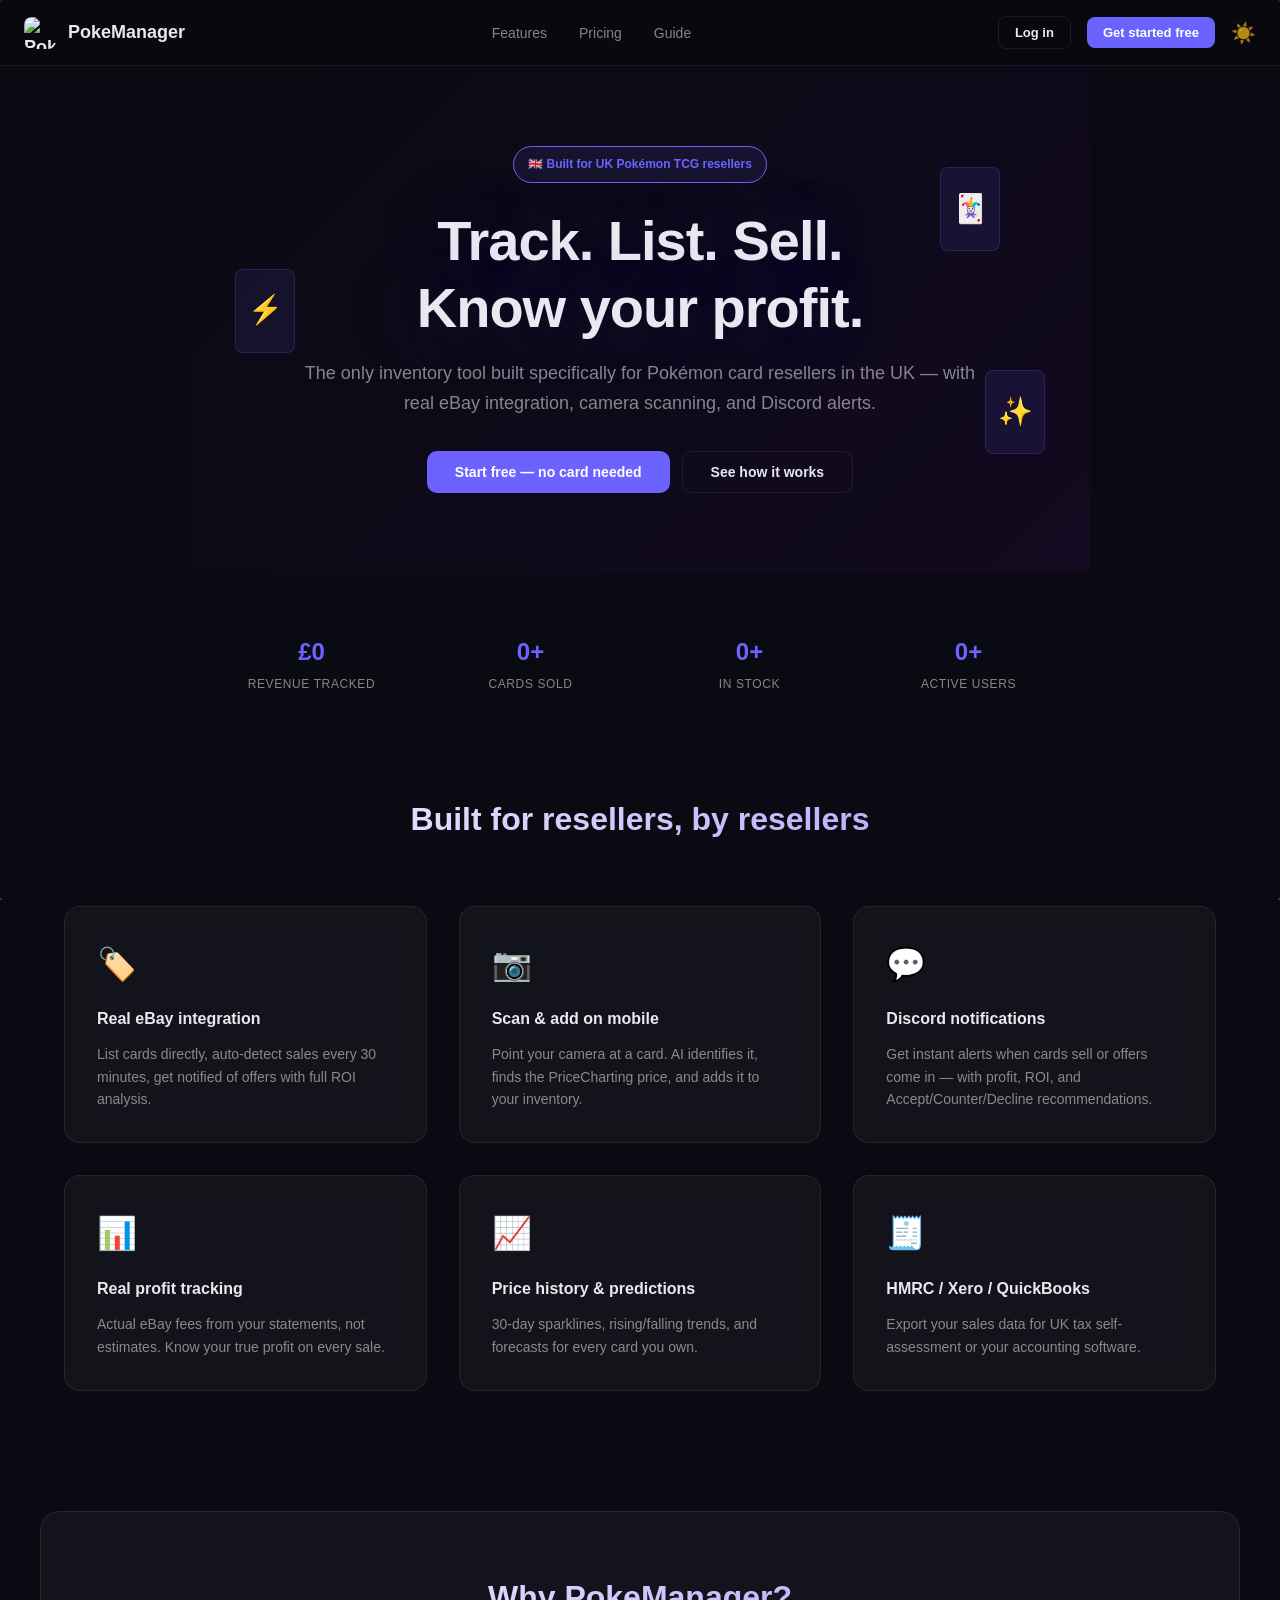
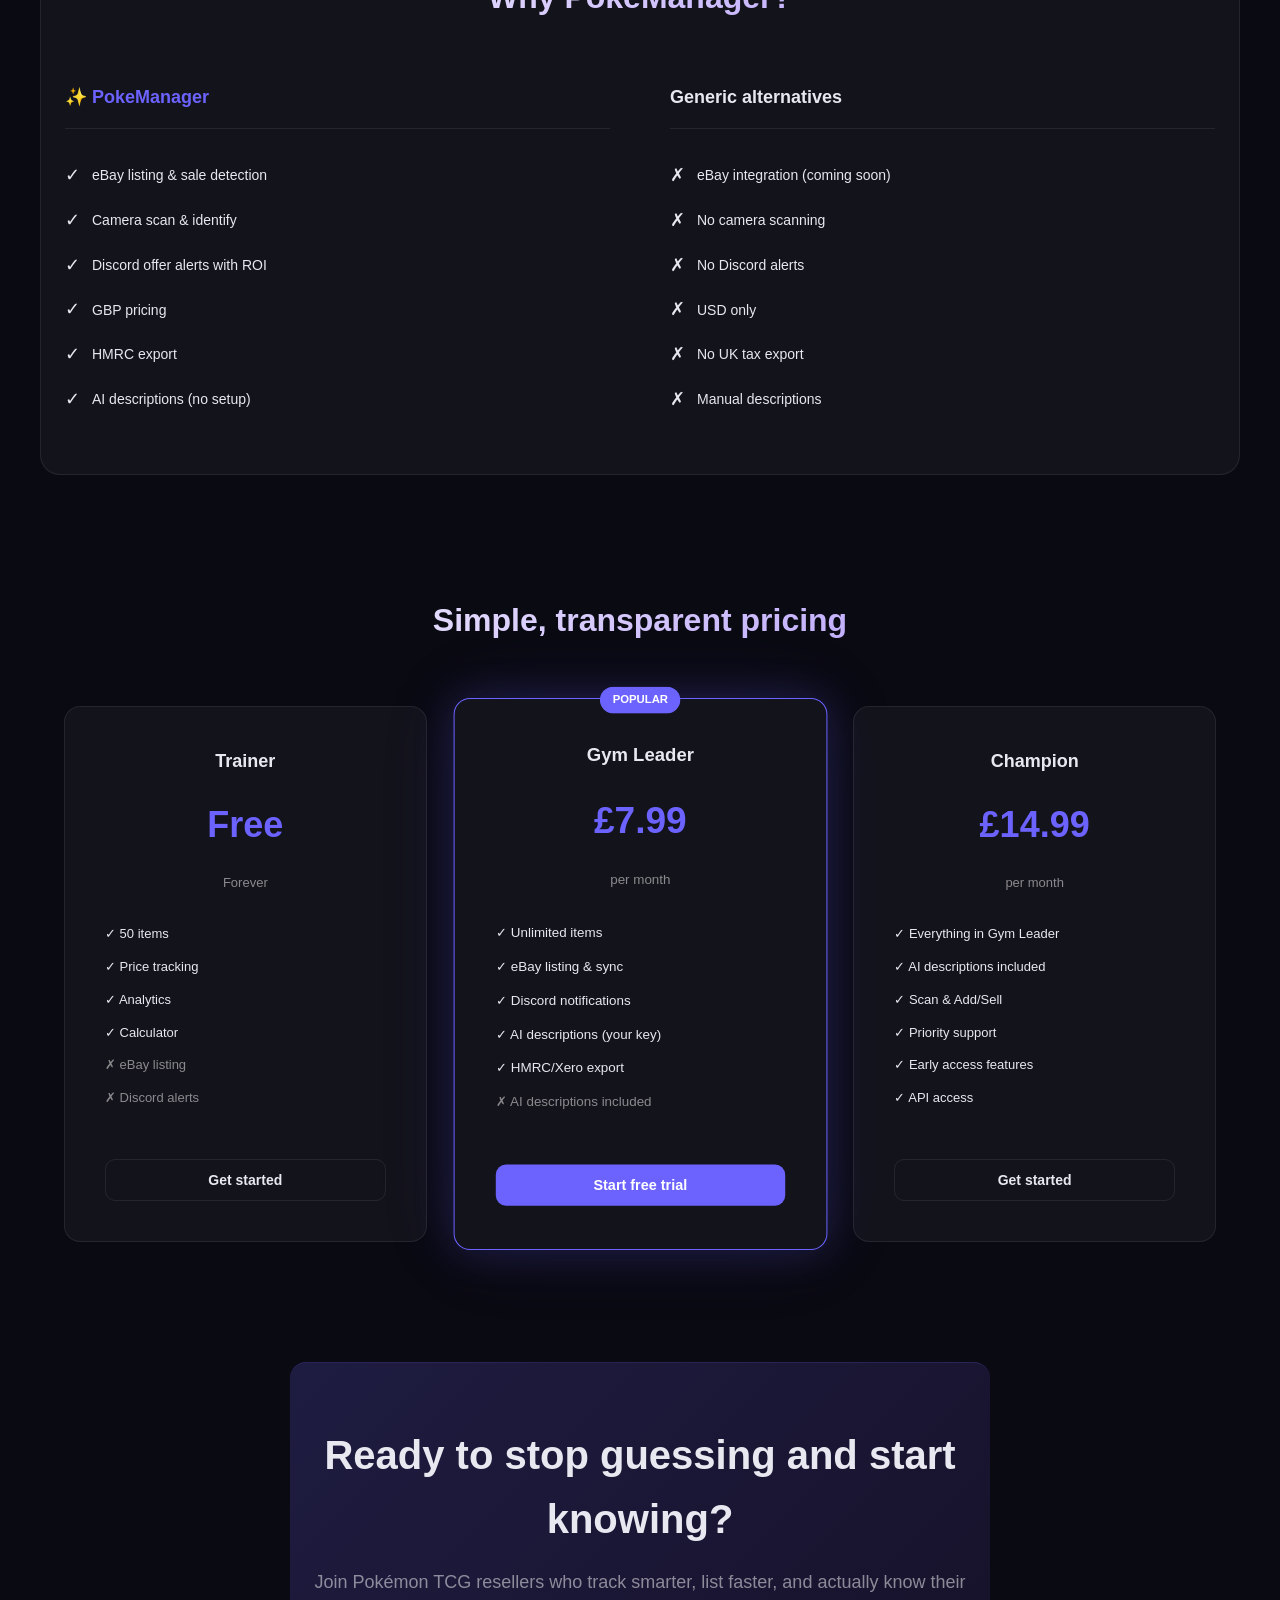
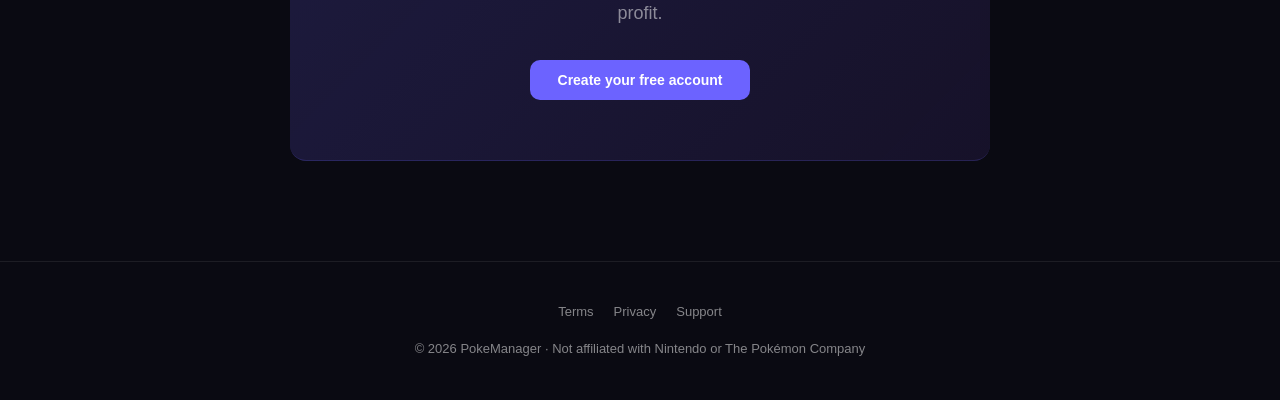
==== web/templates/landing.html @ 9f84e6e3 "feat: landing page visual upgrade - particles, animations, glassmorphism, live stats fix" ====
<!DOCTYPE html>
<html lang="en">
<head>
  <meta charset="UTF-8">
  <meta name="viewport" content="width=device-width, initial-scale=1.0">
  <title>PokeManager — Smart Pokémon Card Inventory & eBay Listing</title>
  <link rel="icon" type="image/png" sizes="32x32" href="/static/icons/favicon-32.png">
  <link rel="icon" type="image/png" sizes="16x16" href="/static/icons/favicon-16.png">
  <style>
    * { margin: 0; padding: 0; box-sizing: border-box; }

    :root {
      --lp-bg: #0a0a12;
      --lp-surface: rgba(255,255,255,0.04);
      --lp-text: #e8e8f0;
      --lp-muted: rgba(255,255,255,0.5);
      --lp-border: rgba(255,255,255,0.08);
      --accent: #6c63ff;
      --success: #10b981;
      --danger: #ef4444;
    }

    [data-theme="light"] {
      --lp-bg: #f4f6fb;
      --lp-surface: #ffffff;
      --lp-text: #1a1d2e;
      --lp-muted: #6b7280;
      --lp-border: rgba(0,0,0,0.08);
    }

    html, body { height: 100%; }
    body {
      font-family: 'Inter', -apple-system, BlinkMacSystemFont, sans-serif;
      background: var(--lp-bg);
      color: var(--lp-text);
      line-height: 1.6;
      transition: background 0.3s, color 0.3s;
    }

    @keyframes gradientShift {
      0%, 100% { background-position: 0% 50%; }
      50% { background-position: 100% 50%; }
    }

    @keyframes float {
      0%, 100% { transform: translateY(0px) rotate(-5deg); }
      50% { transform: translateY(-20px) rotate(5deg); }
    }

    /* Particles canvas */
    #particles {
      position: fixed;
      top: 0;
      left: 0;
      pointer-events: none;
      z-index: 1;
      opacity: 0.5;
    }

    /* Nav */
    .nav {
      display: flex;
      align-items: center;
      justify-content: space-between;
      padding: 16px 24px;
      background: rgba(0,0,0,0.2);
      border-bottom: 1px solid var(--lp-border);
      backdrop-filter: blur(8px);
      position: sticky;
      top: 0;
      z-index: 100;
    }

    .nav-brand {
      display: flex;
      align-items: center;
      gap: 12px;
      font-weight: 700;
      font-size: 18px;
      color: var(--lp-text);
      text-decoration: none;
    }

    .nav-brand img {
      width: 32px;
      height: 32px;
      border-radius: 8px;
    }

    .nav-links {
      display: flex;
      align-items: center;
      gap: 32px;
      list-style: none;
    }

    .nav-links a {
      color: var(--lp-muted);
      text-decoration: none;
      font-size: 14px;
      transition: color 0.2s;
    }

    .nav-links a:hover { color: var(--lp-text); }

    .nav-actions {
      display: flex;
      align-items: center;
      gap: 16px;
    }

    .btn-nav {
      padding: 8px 16px;
      border: none;
      border-radius: 8px;
      font-size: 13px;
      font-weight: 600;
      cursor: pointer;
      transition: all 0.2s;
    }

    .btn-login {
      background: transparent;
      color: var(--lp-text);
      border: 1px solid var(--lp-border);
    }

    .btn-login:hover { background: var(--lp-surface); }

    .btn-signup {
      background: var(--accent);
      color: white;
    }

    .btn-signup:hover { opacity: 0.9; }

    .theme-toggle {
      background: none;
      border: none;
      font-size: 20px;
      cursor: pointer;
      opacity: 0.7;
      transition: opacity 0.2s;
    }

    .theme-toggle:hover { opacity: 1; }

    .hamburger {
      display: none;
      background: none;
      border: none;
      font-size: 24px;
      cursor: pointer;
      color: var(--lp-text);
    }

    /* Hero */
    .hero {
      position: relative;
      text-align: center;
      padding: 80px 24px;
      max-width: 900px;
      margin: 0 auto;
      background: linear-gradient(135deg, #0a0a12 0%, #1a0a2e 50%, #0a0a12 100%);
      background-size: 400% 400%;
      animation: gradientShift 8s ease infinite;
      z-index: 2;
    }

    [data-theme="light"] .hero {
      background: linear-gradient(135deg, #f4f6fb 0%, #ede9fe 50%, #f4f6fb 100%);
      background-size: 400% 400%;
      animation: gradientShift 8s ease infinite;
    }

    .floating-cards {
      position: absolute;
      width: 100%;
      height: 100%;
      inset: 0;
      pointer-events: none;
      z-index: 0;
    }

    .float-card {
      position: absolute;
      width: 60px;
      height: 84px;
      background: rgba(108,99,255,0.1);
      border: 1px solid rgba(108,99,255,0.2);
      border-radius: 8px;
      display: flex;
      align-items: center;
      justify-content: center;
      font-size: 28px;
      animation: float 6s ease-in-out infinite;
    }

    .fc1 { top: 20%; right: 10%; animation-delay: 0s; }
    .fc2 { top: 60%; right: 5%; animation-delay: 2s; }
    .fc3 { top: 40%; left: 5%; animation-delay: 4s; }

    [data-theme="light"] .float-card {
      background: rgba(108,99,255,0.08);
      border-color: rgba(108,99,255,0.15);
    }

    .hero-content {
      position: relative;
      z-index: 1;
    }

    .badge {
      display: inline-block;
      background: rgba(108, 99, 255, 0.1);
      border: 1px solid var(--accent);
      color: var(--accent);
      padding: 8px 14px;
      border-radius: 20px;
      font-size: 12px;
      font-weight: 600;
      margin-bottom: 24px;
    }

    h1 {
      font-size: 56px;
      font-weight: 800;
      margin-bottom: 16px;
      line-height: 1.2;
      letter-spacing: -1px;
      text-shadow: 0 0 80px rgba(108,99,255,0.3);
    }

    [data-theme="light"] h1 {
      background: linear-gradient(135deg, #1a1d2e 0%, #6c63ff 100%);
      -webkit-background-clip: text;
      -webkit-text-fill-color: transparent;
      text-shadow: none;
    }

    .hero-sub {
      font-size: 18px;
      color: var(--lp-muted);
      margin-bottom: 32px;
      line-height: 1.7;
      max-width: 700px;
      margin-left: auto;
      margin-right: auto;
    }

    .hero-actions {
      display: flex;
      gap: 12px;
      justify-content: center;
      flex-wrap: wrap;
    }

    .btn {
      padding: 12px 28px;
      border: none;
      border-radius: 10px;
      font-size: 14px;
      font-weight: 600;
      cursor: pointer;
      transition: all 0.2s;
    }

    .btn-primary {
      background: var(--accent);
      color: white;
    }

    .btn-primary:hover {
      opacity: 0.9;
      transform: translateY(-2px);
    }

    .btn-outline {
      background: transparent;
      color: var(--lp-text);
      border: 1.5px solid var(--lp-border);
    }

    .btn-outline:hover {
      border-color: var(--accent);
      color: var(--accent);
    }

    /* Stats bar */
    .stats-bar {
      display: grid;
      grid-template-columns: repeat(4, 1fr);
      gap: 24px;
      max-width: 900px;
      margin: 60px auto;
      padding: 0 24px;
      position: relative;
      z-index: 2;
    }

    .stat {
      text-align: center;
    }

    .stat-value {
      font-size: 24px;
      font-weight: 700;
      color: var(--accent);
      margin-bottom: 4px;
    }

    .stat-label {
      font-size: 12px;
      color: var(--lp-muted);
      text-transform: uppercase;
      letter-spacing: 0.05em;
    }

    /* Features */
    .features {
      max-width: 1200px;
      margin: 100px auto;
      padding: 0 24px;
      position: relative;
      z-index: 2;
    }

    .section-title {
      text-align: center;
      font-size: 32px;
      font-weight: 800;
      margin-bottom: 60px;
      background: linear-gradient(135deg, #fff 0%, #a78bfa 100%);
      -webkit-background-clip: text;
      -webkit-text-fill-color: transparent;
    }

    [data-theme="light"] .section-title {
      background: linear-gradient(135deg, #1a1d2e 0%, #6c63ff 100%);
      -webkit-background-clip: text;
      -webkit-text-fill-color: transparent;
    }

    .features-grid {
      display: grid;
      grid-template-columns: repeat(3, 1fr);
      gap: 32px;
    }

    .feature-card {
      background: rgba(255,255,255,0.04);
      backdrop-filter: blur(10px);
      border: 1px solid rgba(255,255,255,0.08);
      border-radius: 16px;
      padding: 32px;
      transition: all 0.3s ease;
      opacity: 0;
      transform: translateY(30px);
    }

    .feature-card.visible {
      opacity: 1;
      transform: translateY(0);
    }

    .feature-card:hover {
      transform: translateY(-4px);
      border-color: rgba(108,99,255,0.5);
      background: rgba(108,99,255,0.08);
      box-shadow: 0 20px 40px rgba(108,99,255,0.15);
    }

    [data-theme="light"] .feature-card {
      background: rgba(255,255,255,0.8);
      border-color: rgba(108,99,255,0.15);
    }

    [data-theme="light"] .feature-card:hover {
      background: rgba(108,99,255,0.05);
      border-color: rgba(108,99,255,0.4);
    }

    .feature-icon {
      font-size: 32px;
      margin-bottom: 16px;
    }

    .feature-card h3 {
      font-size: 16px;
      font-weight: 700;
      margin-bottom: 12px;
    }

    .feature-card p {
      font-size: 14px;
      color: var(--lp-muted);
      line-height: 1.6;
    }

    /* VS Section */
    .vs-section {
      max-width: 1200px;
      margin: 120px auto;
      padding: 60px 24px;
      background: var(--lp-surface);
      border: 1px solid var(--lp-border);
      border-radius: 20px;
      position: relative;
      z-index: 2;
    }

    .vs-title {
      text-align: center;
      font-size: 32px;
      font-weight: 800;
      margin-bottom: 60px;
      background: linear-gradient(135deg, #fff 0%, #a78bfa 100%);
      -webkit-background-clip: text;
      -webkit-text-fill-color: transparent;
    }

    [data-theme="light"] .vs-title {
      background: linear-gradient(135deg, #1a1d2e 0%, #6c63ff 100%);
      -webkit-background-clip: text;
      -webkit-text-fill-color: transparent;
    }

    .vs-grid {
      display: grid;
      grid-template-columns: 1fr 1fr;
      gap: 60px;
    }

    .vs-col {
      opacity: 0;
      transform: translateY(30px);
      transition: opacity 0.6s ease, transform 0.6s ease;
    }

    .vs-col.visible {
      opacity: 1;
      transform: translateY(0);
    }

    .vs-col h3 {
      font-size: 18px;
      font-weight: 700;
      margin-bottom: 32px;
      padding-bottom: 16px;
      border-bottom: 1px solid var(--lp-border);
    }

    .vs-col h3.us { color: var(--accent); }

    .vs-list {
      display: flex;
      flex-direction: column;
      gap: 16px;
    }

    .vs-item {
      display: flex;
      align-items: center;
      gap: 12px;
      font-size: 14px;
    }

    .vs-icon {
      font-size: 18px;
      flex-shrink: 0;
    }

    /* Pricing */
    .pricing {
      max-width: 1200px;
      margin: 120px auto;
      padding: 0 24px;
      position: relative;
      z-index: 2;
    }

    .pricing-grid {
      display: grid;
      grid-template-columns: repeat(3, 1fr);
      gap: 32px;
      margin-top: 60px;
    }

    .pricing-card {
      background: var(--lp-surface);
      border: 1px solid var(--lp-border);
      border-radius: 16px;
      padding: 40px;
      text-align: center;
      transition: all 0.3s;
      position: relative;
      opacity: 0;
      transform: translateY(30px);
    }

    .pricing-card.visible {
      opacity: 1;
      transform: translateY(0);
    }

    .pricing-card.featured {
      border-color: var(--accent);
      box-shadow: 0 0 40px rgba(108, 99, 255, 0.2), 0 0 80px rgba(108, 99, 255, 0.1);
      transform: scale(1.03);
    }

    .pricing-card.featured.visible {
      transform: scale(1.03);
    }

    .pricing-badge {
      position: absolute;
      top: -12px;
      left: 50%;
      transform: translateX(-50%);
      background: var(--accent);
      color: white;
      padding: 4px 12px;
      border-radius: 20px;
      font-size: 11px;
      font-weight: 700;
    }

    .pricing-card h3 {
      font-size: 18px;
      font-weight: 700;
      margin-bottom: 12px;
    }

    .pricing-price {
      font-size: 36px;
      font-weight: 800;
      color: var(--accent);
      margin: 20px 0;
    }

    .pricing-period {
      font-size: 13px;
      color: var(--lp-muted);
      margin-bottom: 30px;
    }

    .pricing-features {
      text-align: left;
      margin: 30px 0;
      display: flex;
      flex-direction: column;
      gap: 12px;
    }

    .pricing-feature {
      display: flex;
      align-items: center;
      gap: 10px;
      font-size: 13px;
      color: var(--lp-muted);
    }

    .pricing-feature.yes { color: var(--lp-text); }

    .pricing-card .btn {
      width: 100%;
      margin-top: 20px;
    }

    /* CTA */
    .cta-section {
      max-width: 700px;
      margin: 100px auto;
      padding: 60px 24px;
      text-align: center;
      background: linear-gradient(135deg, rgba(108,99,255,0.2), rgba(139,92,246,0.1), rgba(108,99,255,0.2));
      background-size: 200% 200%;
      animation: gradientShift 6s ease infinite;
      border-top: 1px solid rgba(108,99,255,0.2);
      border-bottom: 1px solid rgba(108,99,255,0.2);
      border-radius: 16px;
      position: relative;
      z-index: 2;
    }

    .cta-section h2 {
      font-size: 40px;
      font-weight: 800;
      margin-bottom: 16px;
    }

    .cta-section p {
      font-size: 18px;
      color: var(--lp-muted);
      margin-bottom: 32px;
      line-height: 1.7;
    }

    /* Footer */
    .footer {
      border-top: 1px solid var(--lp-border);
      padding: 40px 24px;
      text-align: center;
      color: var(--lp-muted);
      font-size: 13px;
      position: relative;
      z-index: 2;
    }

    .footer-links {
      display: flex;
      justify-content: center;
      gap: 20px;
      margin-bottom: 16px;
      flex-wrap: wrap;
    }

    .footer-links a {
      color: var(--lp-muted);
      text-decoration: none;
      transition: color 0.2s;
    }

    .footer-links a:hover { color: var(--lp-text); }

    /* Modal */
    .modal-overlay {
      display: none;
      position: fixed;
      top: 0;
      left: 0;
      right: 0;
      bottom: 0;
      background: rgba(0, 0, 0, 0.8);
      z-index: 1000;
      align-items: center;
      justify-content: center;
    }

    .modal-overlay.active {
      display: flex;
    }

    .modal-content {
      background: var(--lp-surface);
      border: 1px solid var(--lp-border);
      border-radius: 16px;
      padding: 40px;
      width: 100%;
      max-width: 400px;
      max-height: 90vh;
      overflow-y: auto;
      position: relative;
      animation: slideIn 0.3s ease-out;
    }

    @keyframes slideIn {
      from { opacity: 0; transform: translateY(-40px); }
      to { opacity: 1; transform: translateY(0); }
    }

    .modal-close {
      position: absolute;
      top: 16px;
      right: 16px;
      background: none;
      border: none;
      font-size: 24px;
      cursor: pointer;
      color: var(--lp-text);
      opacity: 0.6;
      transition: opacity 0.2s;
    }

    .modal-close:hover { opacity: 1; }

    .modal-content .auth-card {
      background: transparent;
      border: none;
      padding: 0;
      box-shadow: none;
    }

    /* Mobile */
    @media (max-width: 768px) {
      .hamburger { display: block; }
      .nav-links { display: none; }
      .nav-links.mobile-open { display: flex; position: absolute; top: 52px; left: 0; right: 0; flex-direction: column; background: var(--lp-surface); border-bottom: 1px solid var(--lp-border); }

      h1 { font-size: 36px; }
      .hero { padding: 60px 24px; }
      .hero-sub { font-size: 16px; }
      .stats-bar { grid-template-columns: repeat(2, 1fr); gap: 16px; margin: 40px auto; }
      .features-grid { grid-template-columns: 1fr; }
      .floating-cards { display: none; }
      .vs-grid { grid-template-columns: 1fr; gap: 40px; }
      .pricing-grid { grid-template-columns: 1fr; }
      .pricing-card.featured { transform: scale(1); }
      .pricing-card.featured.visible { transform: scale(1); }
      .cta-section h2 { font-size: 28px; }
      .nav-actions { gap: 8px; }
      .btn-nav { padding: 6px 12px; font-size: 12px; }
      .section-title { font-size: 24px; }
    }

    .btn-google {
      width: 100%;
      padding: 11px 14px;
      background: var(--lp-surface);
      border: 1px solid var(--lp-border);
      border-radius: 8px;
      color: var(--lp-text);
      font-size: 14px;
      font-weight: 500;
      cursor: pointer;
      display: flex;
      align-items: center;
      justify-content: center;
      gap: 10px;
      margin-bottom: 16px;
      transition: all 0.2s;
      font-family: inherit;
    }

    .btn-google:hover {
      background: rgba(108,99,255,0.1);
      border-color: var(--accent);
    }

    .auth-tabs {
      display: grid;
      grid-template-columns: 1fr 1fr;
      gap: 4px;
      background: var(--lp-bg);
      border-radius: 10px;
      padding: 4px;
      margin-bottom: 20px;
    }

    .auth-tab {
      padding: 8px;
      border: none;
      border-radius: 8px;
      background: transparent;
      color: var(--lp-muted);
      font-size: 13px;
      font-weight: 600;
      cursor: pointer;
      transition: all 0.2s;
    }

    .auth-tab.active {
      background: var(--lp-surface);
      color: var(--lp-text);
    }
  </style>
</head>
<body>
  <!-- Particle background -->
  <canvas id="particles"></canvas>

  <!-- Nav -->
  <nav class="nav">
    <a href="/" class="nav-brand">
      <img src="/static/logo.png" alt="PokeManager">
      <span>PokeManager</span>
    </a>
    <ul class="nav-links" id="nav-links">
      <li><a href="#features">Features</a></li>
      <li><a href="#pricing">Pricing</a></li>
      <li><a href="#guide">Guide</a></li>
    </ul>
    <div class="nav-actions">
      <button class="btn-nav btn-login" onclick="openAuthModal('login')">Log in</button>
      <button class="btn-nav btn-signup" onclick="openAuthModal('signup')">Get started free</button>
      <button class="theme-toggle" onclick="toggleTheme()"><span id="theme-icon">🌙</span></button>
      <button class="hamburger" onclick="toggleMobileMenu()">☰</button>
    </div>
  </nav>

  <!-- Hero -->
  <section class="hero">
    <div class="floating-cards">
      <div class="float-card fc1">🃏</div>
      <div class="float-card fc2">✨</div>
      <div class="float-card fc3">⚡</div>
    </div>
    <div class="hero-content">
      <div class="badge">🇬🇧 Built for UK Pokémon TCG resellers</div>
      <h1>Track. List. Sell.<br>Know your profit.</h1>
      <p class="hero-sub">The only inventory tool built specifically for Pokémon card resellers in the UK — with real eBay integration, camera scanning, and Discord alerts.</p>
      <div class="hero-actions">
        <button class="btn btn-primary" onclick="openAuthModal('signup')">Start free — no card needed</button>
        <button class="btn btn-outline" onclick="document.getElementById('features').scrollIntoView({behavior:'smooth'})">See how it works</button>
      </div>
    </div>
  </section>

  <!-- Stats -->
  <div class="stats-bar">
    <div class="stat">
      <div class="stat-value" id="stat-revenue">£0</div>
      <div class="stat-label">Revenue tracked</div>
    </div>
    <div class="stat">
      <div class="stat-value" id="stat-sold">0+</div>
      <div class="stat-label">Cards sold</div>
    </div>
    <div class="stat">
      <div class="stat-value" id="stat-stock">0+</div>
      <div class="stat-label">In stock</div>
    </div>
    <div class="stat">
      <div class="stat-value" id="stat-users">0+</div>
      <div class="stat-label">Active users</div>
    </div>
  </div>

  <!-- Features -->
  <section class="features" id="features">
    <h2 class="section-title">Built for resellers, by resellers</h2>
    <div class="features-grid">
      <div class="feature-card">
        <div class="feature-icon">🏷️</div>
        <h3>Real eBay integration</h3>
        <p>List cards directly, auto-detect sales every 30 minutes, get notified of offers with full ROI analysis.</p>
      </div>
      <div class="feature-card">
        <div class="feature-icon">📷</div>
        <h3>Scan & add on mobile</h3>
        <p>Point your camera at a card. AI identifies it, finds the PriceCharting price, and adds it to your inventory.</p>
      </div>
      <div class="feature-card">
        <div class="feature-icon">💬</div>
        <h3>Discord notifications</h3>
        <p>Get instant alerts when cards sell or offers come in — with profit, ROI, and Accept/Counter/Decline recommendations.</p>
      </div>
      <div class="feature-card">
        <div class="feature-icon">📊</div>
        <h3>Real profit tracking</h3>
        <p>Actual eBay fees from your statements, not estimates. Know your true profit on every sale.</p>
      </div>
      <div class="feature-card">
        <div class="feature-icon">📈</div>
        <h3>Price history & predictions</h3>
        <p>30-day sparklines, rising/falling trends, and forecasts for every card you own.</p>
      </div>
      <div class="feature-card">
        <div class="feature-icon">🧾</div>
        <h3>HMRC / Xero / QuickBooks</h3>
        <p>Export your sales data for UK tax self-assessment or your accounting software.</p>
      </div>
    </div>
  </section>

  <!-- VS -->
  <section class="vs-section" id="vs">
    <h2 class="vs-title">Why PokeManager?</h2>
    <div class="vs-grid">
      <div class="vs-col">
        <h3 class="us">✨ PokeManager</h3>
        <div class="vs-list">
          <div class="vs-item"><span class="vs-icon">✓</span> eBay listing & sale detection</div>
          <div class="vs-item"><span class="vs-icon">✓</span> Camera scan & identify</div>
          <div class="vs-item"><span class="vs-icon">✓</span> Discord offer alerts with ROI</div>
          <div class="vs-item"><span class="vs-icon">✓</span> GBP pricing</div>
          <div class="vs-item"><span class="vs-icon">✓</span> HMRC export</div>
          <div class="vs-item"><span class="vs-icon">✓</span> AI descriptions (no setup)</div>
        </div>
      </div>
      <div class="vs-col">
        <h3>Generic alternatives</h3>
        <div class="vs-list">
          <div class="vs-item"><span class="vs-icon">✗</span> eBay integration (coming soon)</div>
          <div class="vs-item"><span class="vs-icon">✗</span> No camera scanning</div>
          <div class="vs-item"><span class="vs-icon">✗</span> No Discord alerts</div>
          <div class="vs-item"><span class="vs-icon">✗</span> USD only</div>
          <div class="vs-item"><span class="vs-icon">✗</span> No UK tax export</div>
          <div class="vs-item"><span class="vs-icon">✗</span> Manual descriptions</div>
        </div>
      </div>
    </div>
  </section>

  <!-- Pricing -->
  <section class="pricing" id="pricing">
    <h2 class="section-title">Simple, transparent pricing</h2>
    <div class="pricing-grid">
      <div class="pricing-card">
        <h3>Trainer</h3>
        <div class="pricing-price">Free</div>
        <div class="pricing-period">Forever</div>
        <div class="pricing-features">
          <div class="pricing-feature yes">✓ 50 items</div>
          <div class="pricing-feature yes">✓ Price tracking</div>
          <div class="pricing-feature yes">✓ Analytics</div>
          <div class="pricing-feature yes">✓ Calculator</div>
          <div class="pricing-feature">✗ eBay listing</div>
          <div class="pricing-feature">✗ Discord alerts</div>
        </div>
        <button class="btn btn-outline" onclick="openAuthModal('signup')">Get started</button>
      </div>

      <div class="pricing-card featured">
        <div class="pricing-badge">POPULAR</div>
        <h3>Gym Leader</h3>
        <div class="pricing-price">£7.99</div>
        <div class="pricing-period">per month</div>
        <div class="pricing-features">
          <div class="pricing-feature yes">✓ Unlimited items</div>
          <div class="pricing-feature yes">✓ eBay listing & sync</div>
          <div class="pricing-feature yes">✓ Discord notifications</div>
          <div class="pricing-feature yes">✓ AI descriptions (your key)</div>
          <div class="pricing-feature yes">✓ HMRC/Xero export</div>
          <div class="pricing-feature">✗ AI descriptions included</div>
        </div>
        <button class="btn btn-primary" onclick="openAuthModal('signup')">Start free trial</button>
      </div>

      <div class="pricing-card">
        <h3>Champion</h3>
        <div class="pricing-price">£14.99</div>
        <div class="pricing-period">per month</div>
        <div class="pricing-features">
          <div class="pricing-feature yes">✓ Everything in Gym Leader</div>
          <div class="pricing-feature yes">✓ AI descriptions included</div>
          <div class="pricing-feature yes">✓ Scan & Add/Sell</div>
          <div class="pricing-feature yes">✓ Priority support</div>
          <div class="pricing-feature yes">✓ Early access features</div>
          <div class="pricing-feature yes">✓ API access</div>
        </div>
        <button class="btn btn-outline" onclick="openAuthModal('signup')">Get started</button>
      </div>
    </div>
  </section>

  <!-- CTA -->
  <section class="cta-section">
    <h2>Ready to stop guessing and start knowing?</h2>
    <p>Join Pokémon TCG resellers who track smarter, list faster, and actually know their profit.</p>
    <button class="btn btn-primary" style="width:auto" onclick="openAuthModal('signup')">Create your free account</button>
  </section>

  <!-- Footer -->
  <footer class="footer">
    <div class="footer-links">
      <a href="/terms">Terms</a>
      <a href="/privacy">Privacy</a>
      <a href="mailto:pokemanager@thesneakaz.xyz">Support</a>
    </div>
    <p>© 2026 PokeManager · Not affiliated with Nintendo or The Pokémon Company</p>
  </footer>

  <!-- Auth Modal -->
  <div class="modal-overlay" id="auth-modal">
    <div class="modal-content">
      <button class="modal-close" onclick="closeAuthModal()">✕</button>

      <div class="auth-card">
        <div class="auth-tabs">
          <button class="auth-tab active" onclick="switchTab('login')">Sign In</button>
          <button class="auth-tab" onclick="switchTab('register')">Create Account</button>
        </div>

        <button type="button" class="btn-google" onclick="signInWithGoogle()">
          <svg width="18" height="18" viewBox="0 0 18 18" fill="none">
            <path d="M17.64 9.2c0-.637-.057-1.251-.164-1.84H9v3.481h4.844c-.209 1.125-.843 2.078-1.796 2.717v2.258h2.908c1.702-1.567 2.684-3.874 2.684-6.615z" fill="#4285F4"/>
            <path d="M9 18c2.43 0 4.467-.806 5.956-2.184l-2.908-2.258c-.806.54-1.837.86-3.048.86-2.344 0-4.328-1.584-5.036-3.711H.957v2.332A8.997 8.997 0 009 18z" fill="#34A853"/>
            <path d="M3.964 10.707A5.41 5.41 0 013.682 9c0-.593.102-1.17.282-1.707V4.961H.957A8.996 8.996 0 000 9c0 1.452.348 2.827.957 4.039l3.007-2.332z" fill="#FBBC05"/>
            <path d="M9 3.58c1.321 0 2.508.454 3.44 1.345l2.582-2.58C13.463.891 11.426 0 9 0A8.997 8.997 0 00.957 4.96L3.964 7.293C4.672 5.163 6.656 3.58 9 3.58z" fill="#EA4335"/>
          </svg>
          Continue with Google
        </button>

        <div style="text-align:center;margin:16px 0;color:var(--lp-muted);font-size:12px">or</div>

        <div id="auth-error" style="background:rgba(239,68,68,0.1);border:1px solid rgba(239,68,68,0.3);color:var(--danger);border-radius:8px;padding:10px 12px;font-size:13px;margin-bottom:16px;display:none"></div>

        <form id="login-form" style="display:block">
          <div style="margin-bottom:12px">
            <label style="display:block;font-size:13px;color:var(--lp-text);margin-bottom:6px;font-weight:500">Email</label>
            <input type="email" id="login-email" placeholder="you@example.com" required style="width:100%;padding:10px 12px;background:var(--lp-bg);border:1px solid var(--lp-border);border-radius:8px;color:var(--lp-text);font-size:13px;outline:none" autocomplete="email">
          </div>
          <div style="margin-bottom:16px">
            <label style="display:block;font-size:13px;color:var(--lp-text);margin-bottom:6px;font-weight:500">Password</label>
            <input type="password" id="login-password" placeholder="••••••••" required style="width:100%;padding:10px 12px;background:var(--lp-bg);border:1px solid var(--lp-border);border-radius:8px;color:var(--lp-text);font-size:13px;outline:none" autocomplete="current-password">
          </div>
          <button type="submit" class="btn btn-primary" style="width:100%" id="login-btn">Sign In</button>
        </form>

        <form id="register-form" style="display:none">
          <div style="margin-bottom:12px">
            <label style="display:block;font-size:13px;color:var(--lp-text);margin-bottom:6px;font-weight:500">Display Name</label>
            <input type="text" id="reg-name" placeholder="Your name" style="width:100%;padding:10px 12px;background:var(--lp-bg);border:1px solid var(--lp-border);border-radius:8px;color:var(--lp-text);font-size:13px;outline:none" autocomplete="name">
          </div>
          <div style="margin-bottom:12px">
            <label style="display:block;font-size:13px;color:var(--lp-text);margin-bottom:6px;font-weight:500">Email</label>
            <input type="email" id="reg-email" placeholder="you@example.com" required style="width:100%;padding:10px 12px;background:var(--lp-bg);border:1px solid var(--lp-border);border-radius:8px;color:var(--lp-text);font-size:13px;outline:none" autocomplete="email">
          </div>
          <div style="margin-bottom:16px">
            <label style="display:block;font-size:13px;color:var(--lp-text);margin-bottom:6px;font-weight:500">Password</label>
            <input type="password" id="reg-password" placeholder="Min 8 characters" required minlength="8" style="width:100%;padding:10px 12px;background:var(--lp-bg);border:1px solid var(--lp-border);border-radius:8px;color:var(--lp-text);font-size:13px;outline:none" autocomplete="new-password">
          </div>
          <div style="display:flex;align-items:flex-start;gap:8px;font-size:12px;color:var(--lp-muted);margin-bottom:16px;line-height:1.5" id="waiver-group" style="display:none">
            <input type="checkbox" id="reg-waiver" required style="margin-top:2px;flex-shrink:0">
            <label>I agree to PokeManager's <a href="/terms" target="_blank" style="color:var(--accent);text-decoration:none">Terms</a> and <a href="/privacy" target="_blank" style="color:var(--accent);text-decoration:none">Privacy Policy</a></label>
          </div>
          <button type="submit" class="btn btn-primary" style="width:100%" id="reg-btn">Create Account</button>
        </form>

        <p style="text-align:center;font-size:11px;color:var(--lp-muted);margin-top:16px">
          By signing up you agree to our
          <a href="/terms" style="color:var(--lp-text);text-decoration:none">Terms</a> &
          <a href="/privacy" style="color:var(--lp-text);text-decoration:none">Privacy Policy</a>
        </p>
      </div>
    </div>
  </div>

  <script>
    // Theme
    function initTheme() {
      const theme = localStorage.getItem('theme') || 'dark';
      document.documentElement.setAttribute('data-theme', theme);
      updateThemeIcon();
    }

    function toggleTheme() {
      const current = document.documentElement.getAttribute('data-theme') || 'dark';
      const next = current === 'dark' ? 'light' : 'dark';
      document.documentElement.setAttribute('data-theme', next);
      localStorage.setItem('theme', next);
      updateThemeIcon();
    }

    function updateThemeIcon() {
      const icon = document.getElementById('theme-icon');
      const current = document.documentElement.getAttribute('data-theme') || 'dark';
      icon.textContent = current === 'dark' ? '☀️' : '🌙';
    }

    // Particles
    function initParticles() {
      const canvas = document.getElementById('particles');
      const ctx = canvas.getContext('2d');
      canvas.width = window.innerWidth;
      canvas.height = window.innerHeight;

      const particles = Array.from({length: 80}, () => ({
        x: Math.random() * canvas.width,
        y: Math.random() * canvas.height,
        size: Math.random() * 1.5 + 0.3,
        speedX: (Math.random() - 0.5) * 0.4,
        speedY: (Math.random() - 0.5) * 0.4,
        opacity: Math.random() * 0.6 + 0.1
      }));

      function animate() {
        ctx.clearRect(0, 0, canvas.width, canvas.height);
        particles.forEach(p => {
          p.x += p.speedX;
          p.y += p.speedY;
          if (p.x < 0) p.x = canvas.width;
          if (p.x > canvas.width) p.x = 0;
          if (p.y < 0) p.y = canvas.height;
          if (p.y > canvas.height) p.y = 0;
          ctx.beginPath();
          ctx.arc(p.x, p.y, p.size, 0, Math.PI * 2);
          ctx.fillStyle = `rgba(108, 99, 255, ${p.opacity})`;
          ctx.fill();
        });
        requestAnimationFrame(animate);
      }
      animate();

      window.addEventListener('resize', () => {
        canvas.width = window.innerWidth;
        canvas.height = window.innerHeight;
      });
    }

    // Animate counter
    function animateCounter(el, target, prefix='', suffix='') {
      const duration = 2000;
      const start = Date.now();
      function update() {
        const elapsed = Date.now() - start;
        const progress = Math.min(elapsed / duration, 1);
        const eased = 1 - Math.pow(1 - progress, 3);
        const current = Math.floor(eased * target);
        el.textContent = prefix + current.toLocaleString() + suffix;
        if (progress < 1) requestAnimationFrame(update);
      }
      requestAnimationFrame(update);
    }

    // Mobile menu
    function toggleMobileMenu() {
      const links = document.getElementById('nav-links');
      links.classList.toggle('mobile-open');
    }

    // Stats
    async function loadStats() {
      try {
        const r = await fetch('/api/analytics/public-stats');
        const d = await r.json();
        animateCounter(document.getElementById('stat-revenue'), d.total_revenue, '£');
        animateCounter(document.getElementById('stat-sold'), d.total_sold, '', '+');
        animateCounter(document.getElementById('stat-stock'), d.total_in_stock, '', '+');
        animateCounter(document.getElementById('stat-users'), d.total_users, '', '+');
      } catch(e) {}
    }

    // Scroll reveal
    const observer = new IntersectionObserver((entries) => {
      entries.forEach(el => {
        if (el.isIntersecting) {
          el.target.classList.add('visible');
        }
      });
    }, { threshold: 0.1 });

    document.querySelectorAll('.feature-card, .pricing-card, .vs-col').forEach(el => {
      observer.observe(el);
    });

    // Auth modal
    function openAuthModal(tab = 'login') {
      document.getElementById('auth-modal').classList.add('active');
      switchTab(tab);
    }

    function closeAuthModal() {
      document.getElementById('auth-modal').classList.remove('active');
    }

    function switchTab(tab) {
      const tabs = document.querySelectorAll('.auth-tab');
      tabs.forEach((t, i) => {
        t.classList.toggle('active', (i === 0 && tab === 'login') || (i === 1 && tab === 'register'));
      });
      document.getElementById('login-form').style.display = tab === 'login' ? 'block' : 'none';
      document.getElementById('register-form').style.display = tab === 'register' ? 'block' : 'none';
      document.getElementById('waiver-group').style.display = tab === 'register' ? 'flex' : 'none';
      document.getElementById('auth-error').style.display = 'none';
    }

    async function handleLogin(e) {
      e.preventDefault();
      const btn = document.getElementById('login-btn');
      btn.disabled = true;
      btn.textContent = 'Signing in…';
      try {
        const r = await fetch('/api/auth/login', {
          method: 'POST',
          headers: { 'Content-Type': 'application/json' },
          body: JSON.stringify({
            email: document.getElementById('login-email').value,
            password: document.getElementById('login-password').value,
          }),
        });
        const d = await r.json();
        if (r.ok) {
          window.location.href = '/';
        } else {
          document.getElementById('auth-error').textContent = d.detail || 'Login failed';
          document.getElementById('auth-error').style.display = 'block';
          btn.disabled = false;
          btn.textContent = 'Sign In';
        }
      } catch(e) {
        document.getElementById('auth-error').textContent = 'Network error';
        document.getElementById('auth-error').style.display = 'block';
        btn.disabled = false;
        btn.textContent = 'Sign In';
      }
    }

    async function handleRegister(e) {
      e.preventDefault();
      if (!document.getElementById('reg-waiver').checked) {
        document.getElementById('auth-error').textContent = 'Please accept terms';
        document.getElementById('auth-error').style.display = 'block';
        return;
      }
      const btn = document.getElementById('reg-btn');
      btn.disabled = true;
      btn.textContent = 'Creating…';
      try {
        const r = await fetch('/api/auth/register', {
          method: 'POST',
          headers: { 'Content-Type': 'application/json' },
          body: JSON.stringify({
            email: document.getElementById('reg-email').value,
            password: document.getElementById('reg-password').value,
            display_name: document.getElementById('reg-name').value,
            waived_cooling_off: true,
          }),
        });
        const d = await r.json();
        if (r.ok) {
          window.location.href = '/';
        } else {
          document.getElementById('auth-error').textContent = d.detail || 'Registration failed';
          document.getElementById('auth-error').style.display = 'block';
          btn.disabled = false;
          btn.textContent = 'Create Account';
        }
      } catch(e) {
        document.getElementById('auth-error').textContent = 'Network error';
        document.getElementById('auth-error').style.display = 'block';
        btn.disabled = false;
        btn.textContent = 'Create Account';
      }
    }

    async function signInWithGoogle() {
      try {
        const r = await fetch('/api/auth/google', { method: 'POST' });
        const d = await r.json();
        if (d.url) window.location.href = d.url;
      } catch(e) {}
    }

    // Init
    initTheme();
    initParticles();
    loadStats();
    document.getElementById('login-form').addEventListener('submit', handleLogin);
    document.getElementById('register-form').addEventListener('submit', handleRegister);
    document.getElementById('auth-modal').addEventListener('click', e => {
      if (e.target === e.currentTarget) closeAuthModal();
    });
  </script>
</body>
</html>
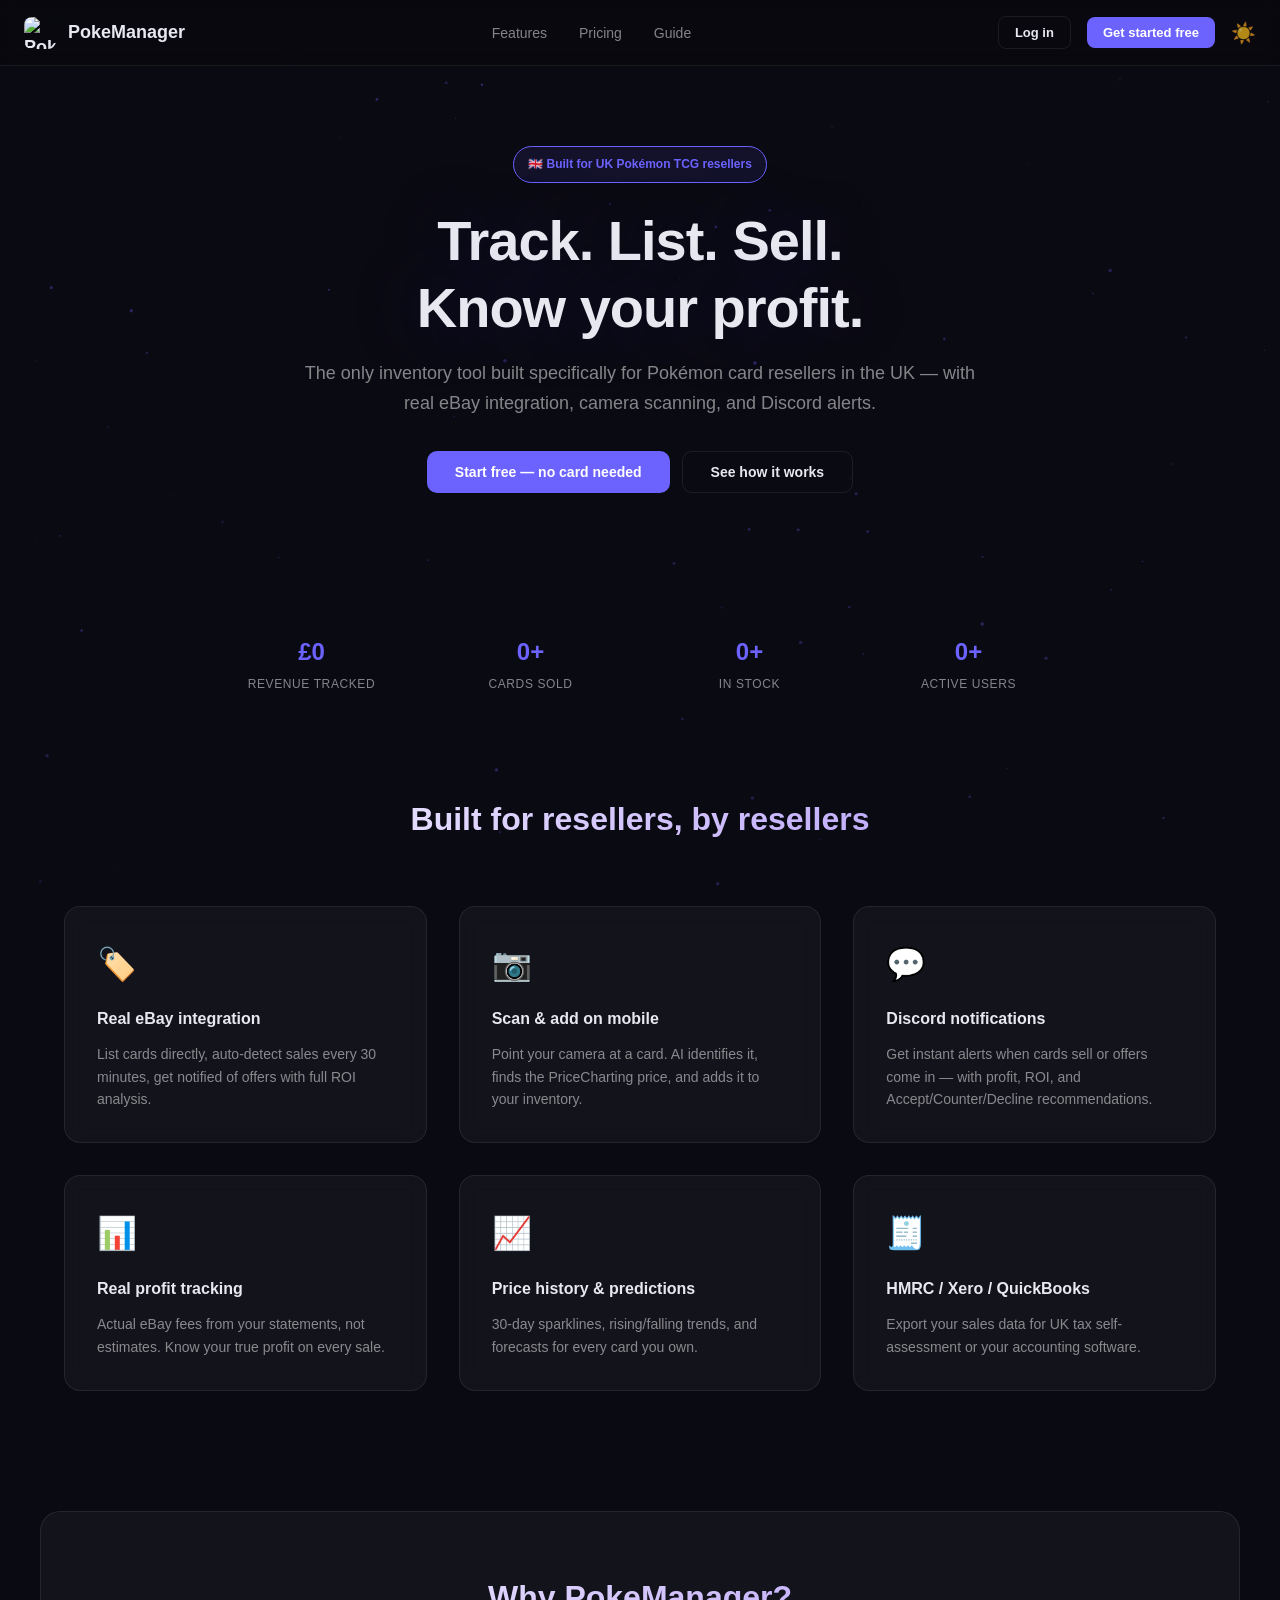
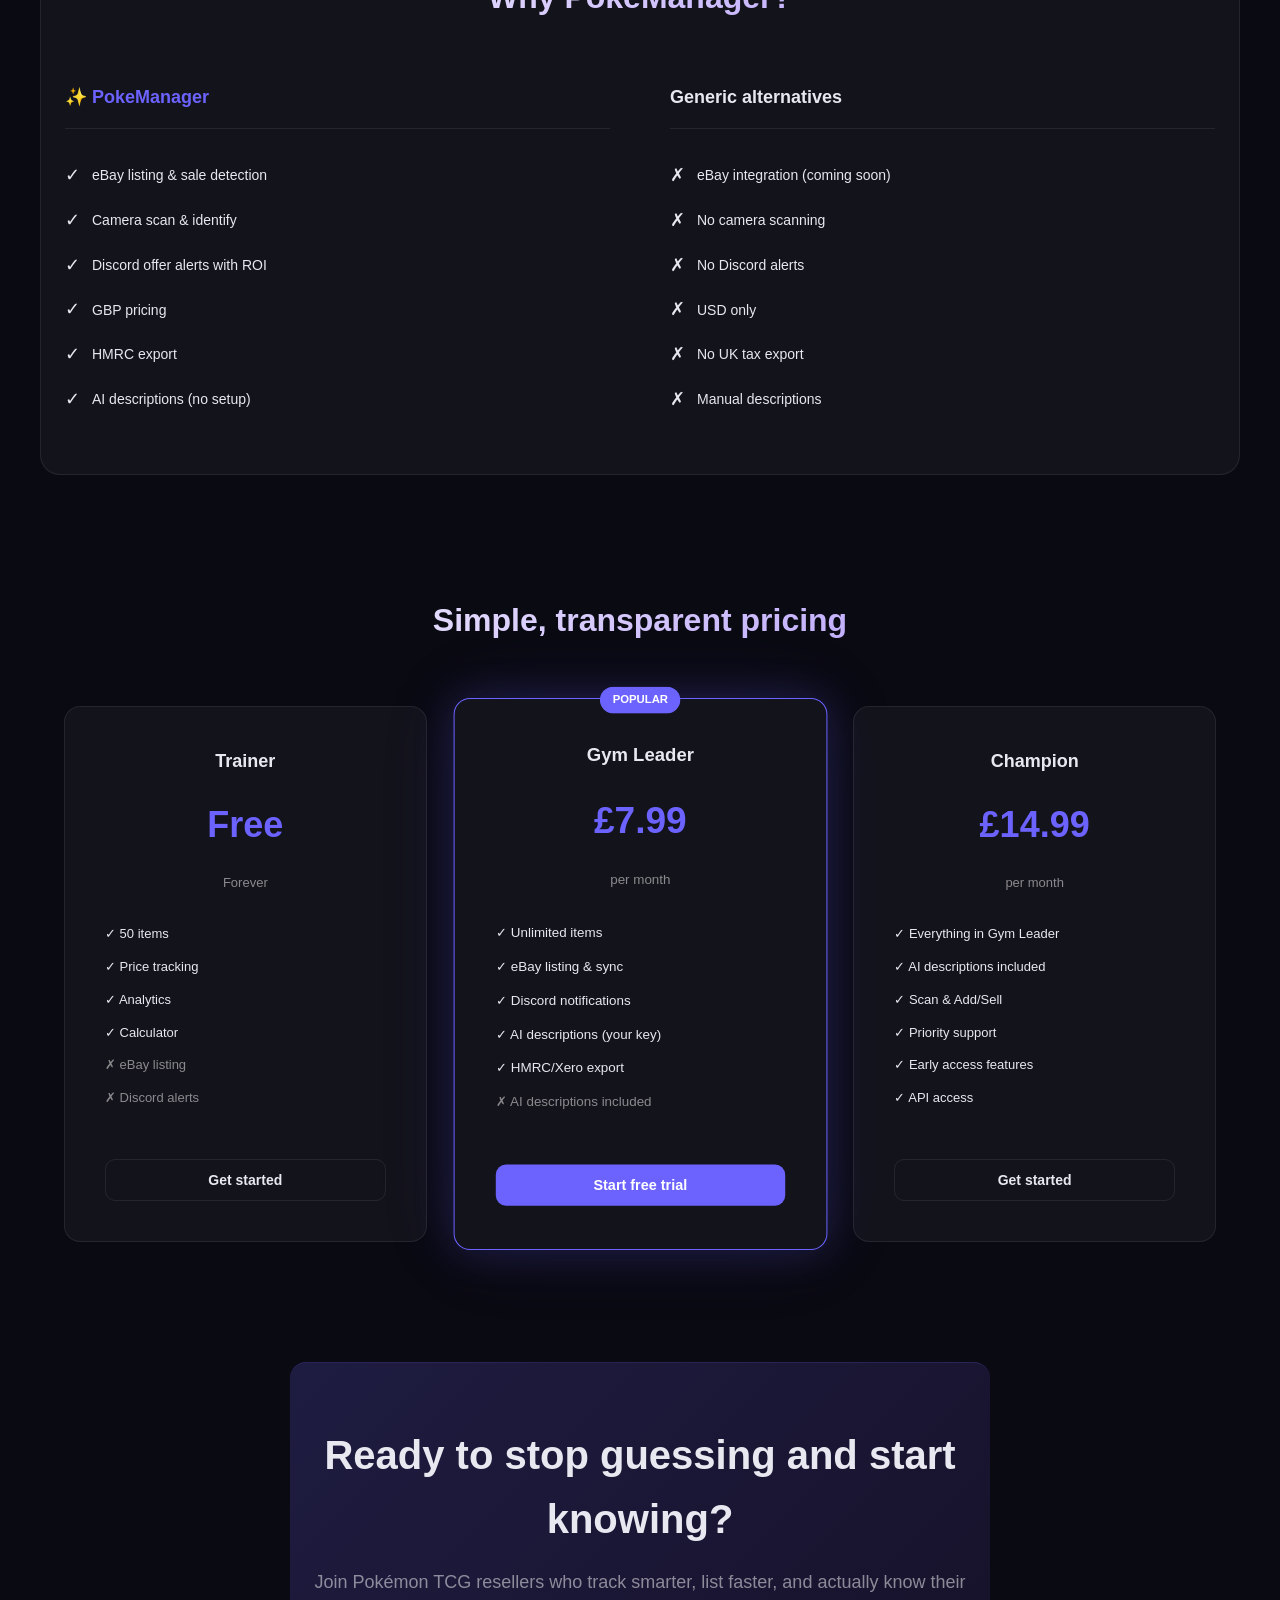
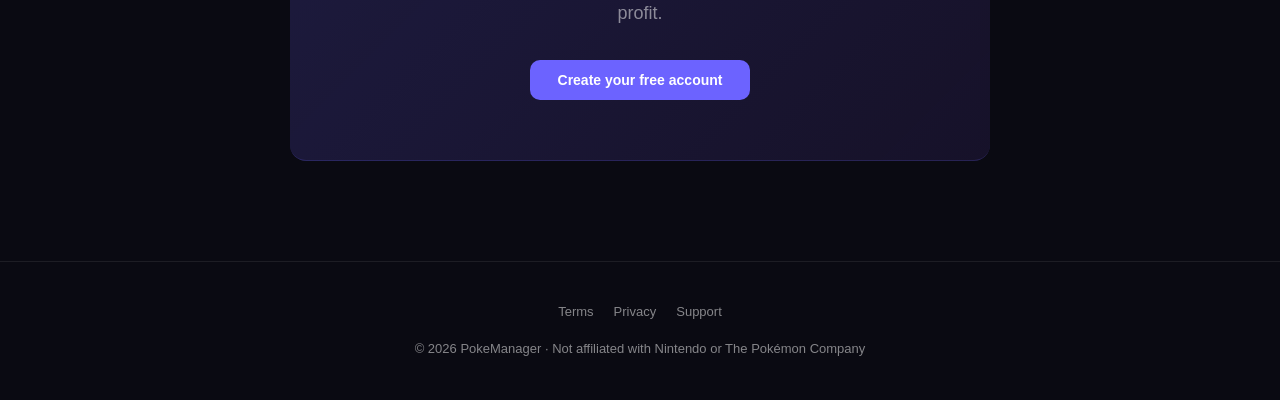
==== commit a447a373: "fix: remove floating cards, transparent hero bg, fix NaN stats" ====
--- a/web/templates/landing.html
+++ b/web/templates/landing.html
@@ -161,48 +161,9 @@
       padding: 80px 24px;
       max-width: 900px;
       margin: 0 auto;
-      background: linear-gradient(135deg, #0a0a12 0%, #1a0a2e 50%, #0a0a12 100%);
-      background-size: 400% 400%;
-      animation: gradientShift 8s ease infinite;
+      background: transparent;
+      animation: none;
       z-index: 2;
-    }
-
-    [data-theme="light"] .hero {
-      background: linear-gradient(135deg, #f4f6fb 0%, #ede9fe 50%, #f4f6fb 100%);
-      background-size: 400% 400%;
-      animation: gradientShift 8s ease infinite;
-    }
-
-    .floating-cards {
-      position: absolute;
-      width: 100%;
-      height: 100%;
-      inset: 0;
-      pointer-events: none;
-      z-index: 0;
-    }
-
-    .float-card {
-      position: absolute;
-      width: 60px;
-      height: 84px;
-      background: rgba(108,99,255,0.1);
-      border: 1px solid rgba(108,99,255,0.2);
-      border-radius: 8px;
-      display: flex;
-      align-items: center;
-      justify-content: center;
-      font-size: 28px;
-      animation: float 6s ease-in-out infinite;
-    }
-
-    .fc1 { top: 20%; right: 10%; animation-delay: 0s; }
-    .fc2 { top: 60%; right: 5%; animation-delay: 2s; }
-    .fc3 { top: 40%; left: 5%; animation-delay: 4s; }
-
-    [data-theme="light"] .float-card {
-      background: rgba(108,99,255,0.08);
-      border-color: rgba(108,99,255,0.15);
     }
 
     .hero-content {
@@ -693,7 +654,6 @@
       .hero-sub { font-size: 16px; }
       .stats-bar { grid-template-columns: repeat(2, 1fr); gap: 16px; margin: 40px auto; }
       .features-grid { grid-template-columns: 1fr; }
-      .floating-cards { display: none; }
       .vs-grid { grid-template-columns: 1fr; gap: 40px; }
       .pricing-grid { grid-template-columns: 1fr; }
       .pricing-card.featured { transform: scale(1); }
@@ -781,11 +741,6 @@
 
   <!-- Hero -->
   <section class="hero">
-    <div class="floating-cards">
-      <div class="float-card fc1">🃏</div>
-      <div class="float-card fc2">✨</div>
-      <div class="float-card fc3">⚡</div>
-    </div>
     <div class="hero-content">
       <div class="badge">🇬🇧 Built for UK Pokémon TCG resellers</div>
       <h1>Track. List. Sell.<br>Know your profit.</h1>
@@ -1082,6 +1037,7 @@
 
     // Animate counter
     function animateCounter(el, target, prefix='', suffix='') {
+      if (!target || target === 0) { el.textContent = prefix + '0' + suffix; return; }
       const duration = 2000;
       const start = Date.now();
       function update() {
@@ -1106,10 +1062,10 @@
       try {
         const r = await fetch('/api/analytics/public-stats');
         const d = await r.json();
-        animateCounter(document.getElementById('stat-revenue'), d.total_revenue, '£');
-        animateCounter(document.getElementById('stat-sold'), d.total_sold, '', '+');
-        animateCounter(document.getElementById('stat-stock'), d.total_in_stock, '', '+');
-        animateCounter(document.getElementById('stat-users'), d.total_users, '', '+');
+        animateCounter(document.getElementById('stat-revenue'), parseInt(d.total_revenue) || 0, '£');
+        animateCounter(document.getElementById('stat-sold'), parseInt(d.total_sold) || 0, '', '+');
+        animateCounter(document.getElementById('stat-stock'), parseInt(d.total_in_stock) || 0, '', '+');
+        animateCounter(document.getElementById('stat-users'), parseInt(d.total_users) || 0, '', '+');
       } catch(e) {}
     }
 
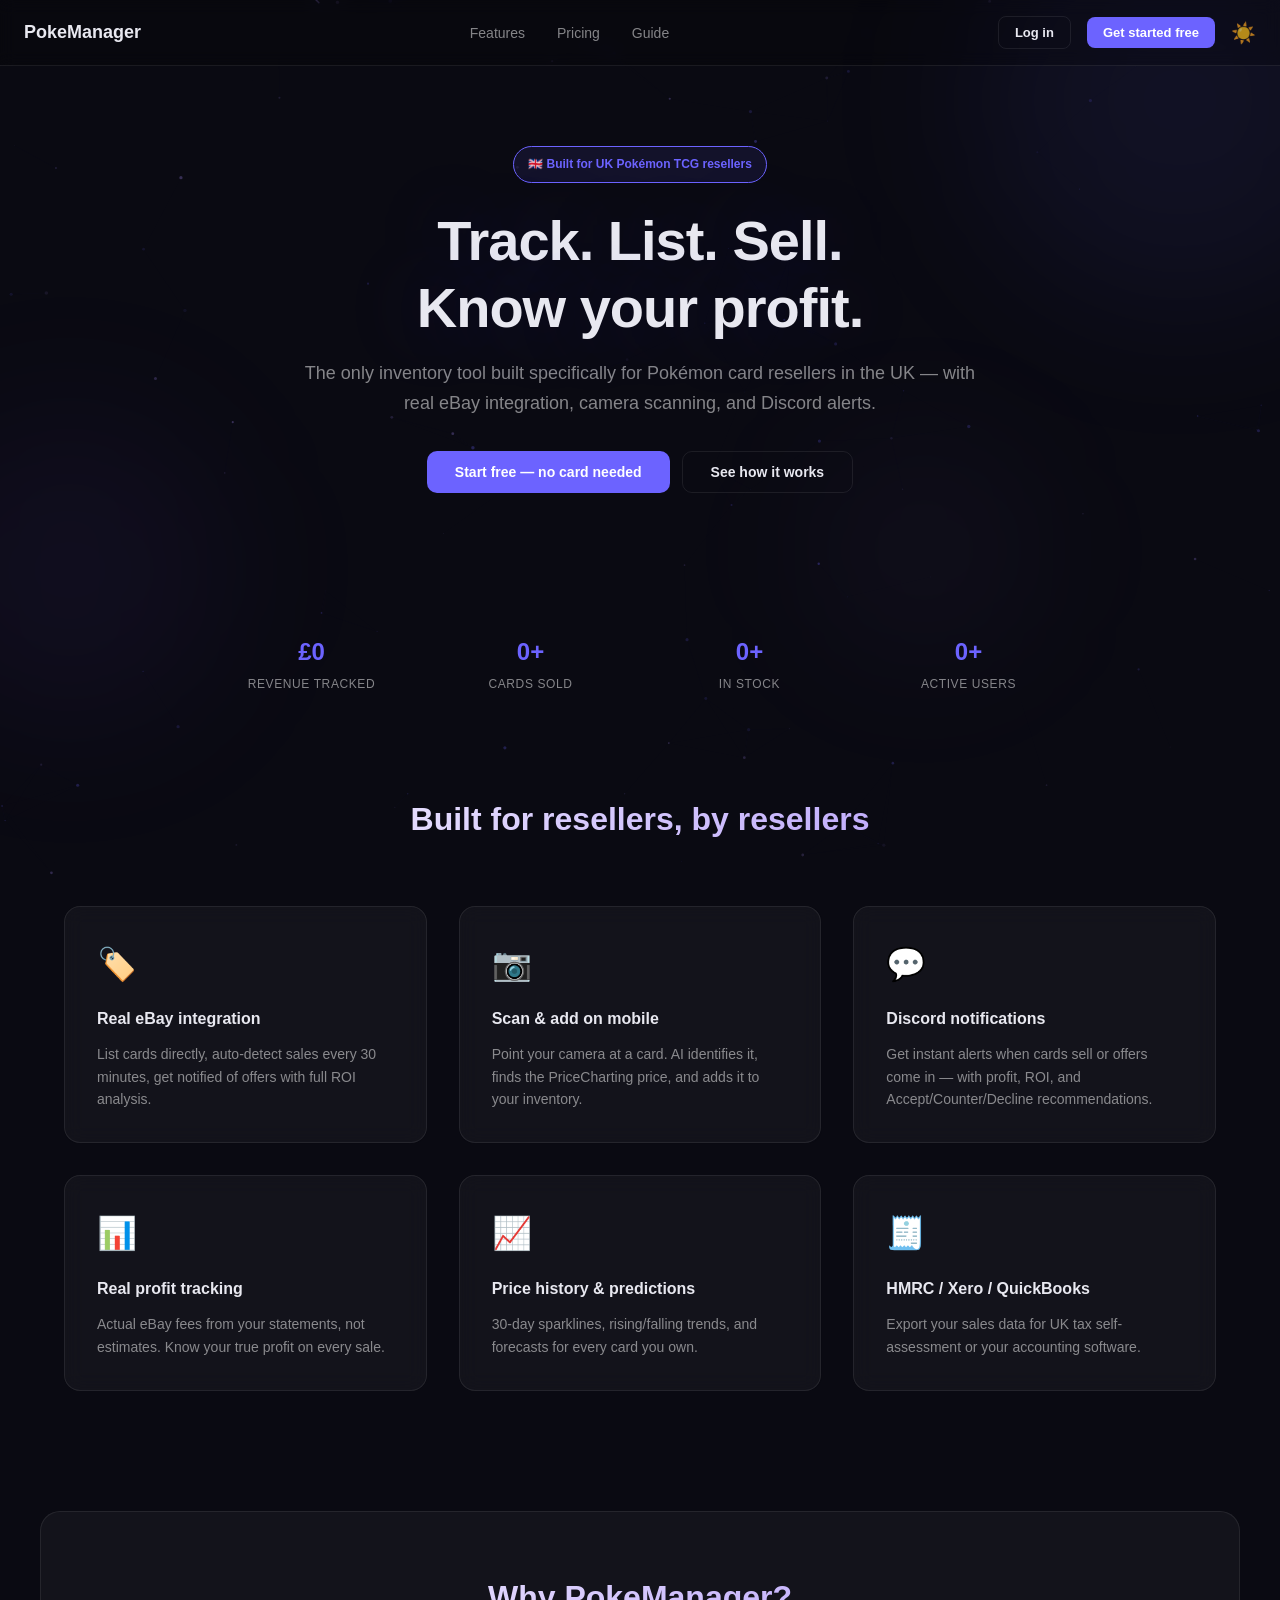
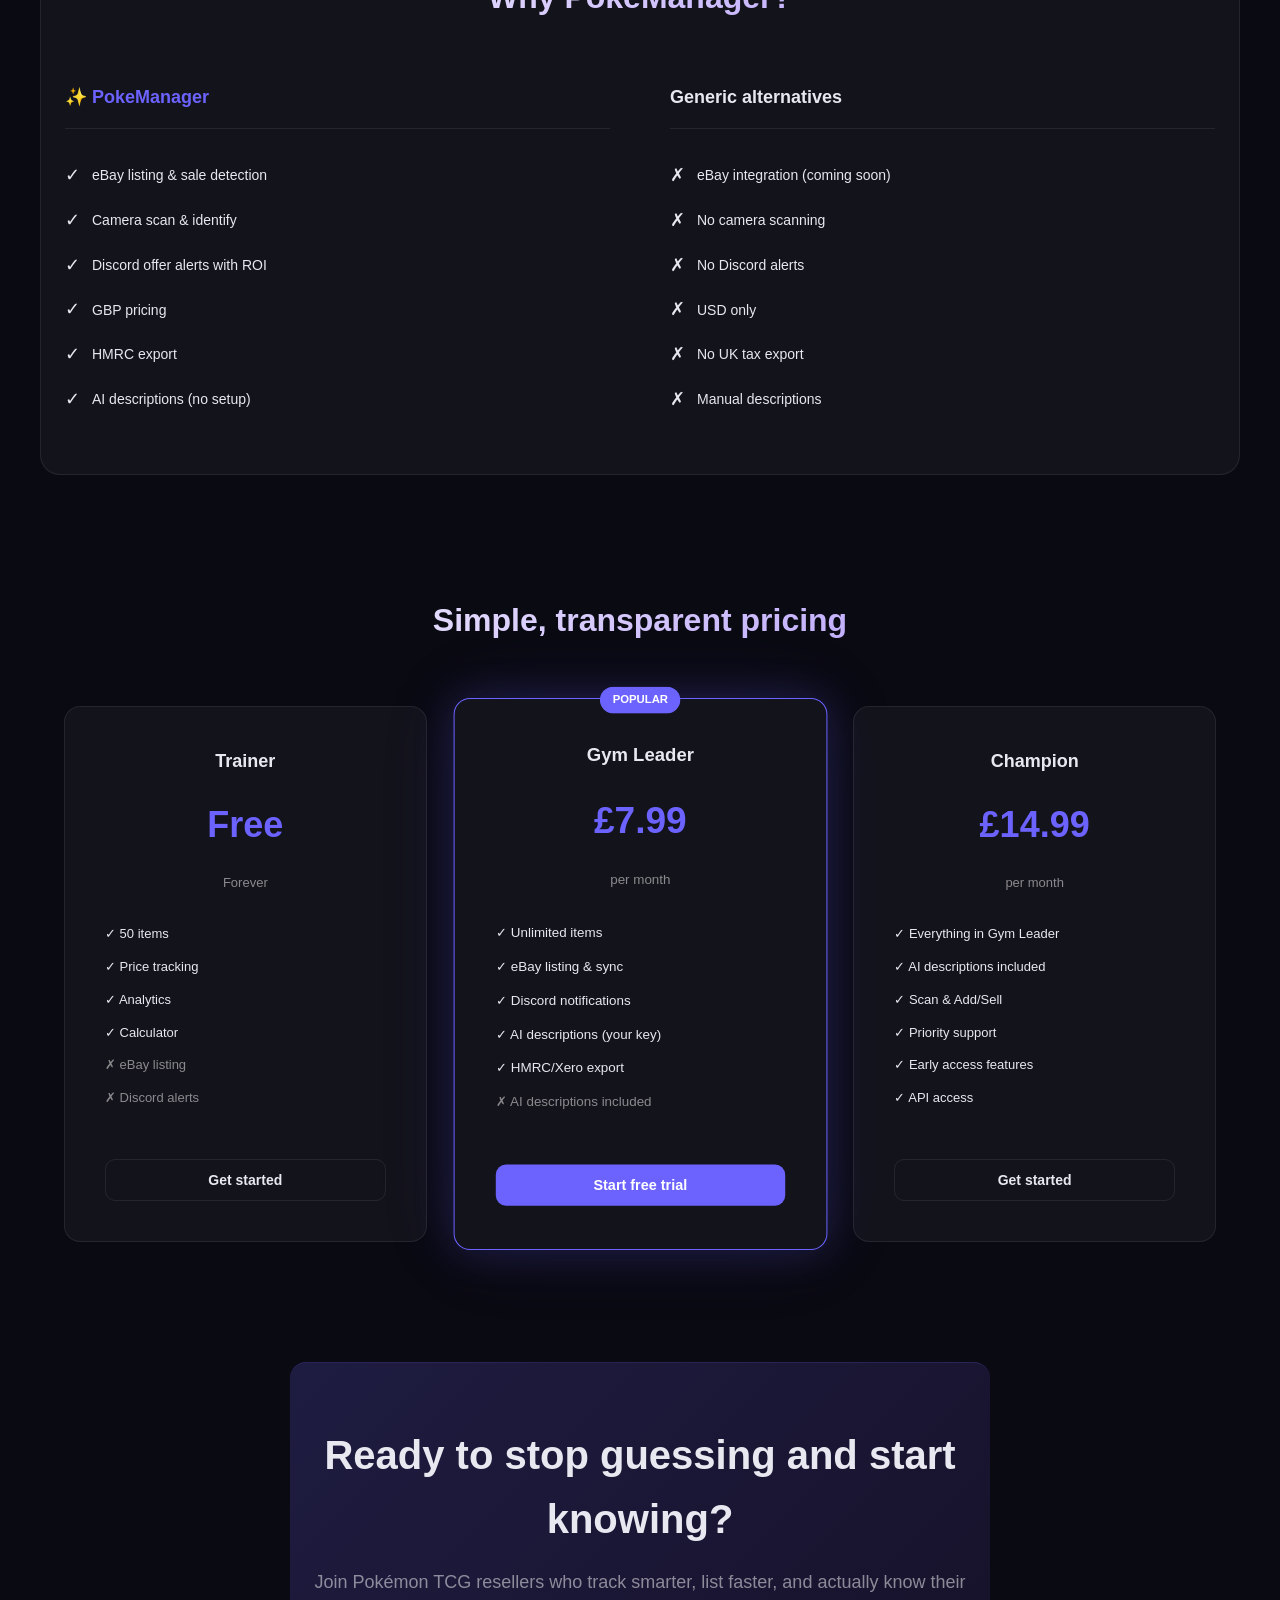
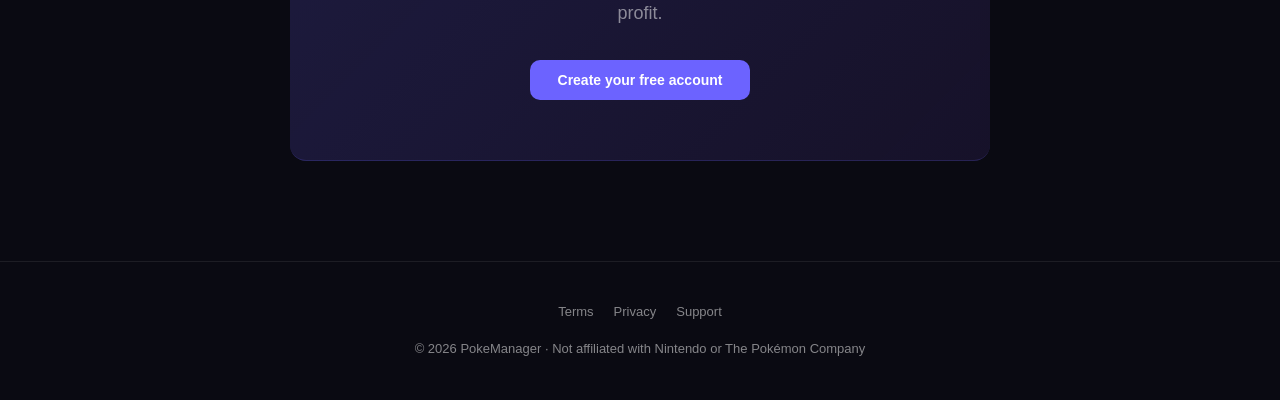
==== commit 05b09b63: "fix: modal centred and fully opaque, logo fix, stats debug logging" ====
--- a/web/templates/landing.html
+++ b/web/templates/landing.html
@@ -45,6 +45,55 @@
     @keyframes float {
       0%, 100% { transform: translateY(0px) rotate(-5deg); }
       50% { transform: translateY(-20px) rotate(5deg); }
+    }
+
+    @keyframes orbPulse {
+      0%, 100% { transform: scale(1); opacity: 0.6; }
+      50% { transform: scale(1.2); opacity: 1; }
+    }
+
+    @keyframes shimmer {
+      0% { left: -100%; }
+      100% { left: 200%; }
+    }
+
+    @keyframes btnGlow {
+      0%, 100% { box-shadow: 0 0 20px rgba(108,99,255,0.3); }
+      50% { box-shadow: 0 0 40px rgba(108,99,255,0.6), 0 0 80px rgba(108,99,255,0.2); }
+    }
+
+    /* Glowing orbs */
+    .bg-orb {
+      position: fixed;
+      border-radius: 50%;
+      filter: blur(80px);
+      pointer-events: none;
+      z-index: 0;
+      animation: orbPulse 8s ease-in-out infinite;
+    }
+    .orb1 {
+      width: 400px;
+      height: 400px;
+      background: rgba(108,99,255,0.08);
+      top: -100px;
+      right: -100px;
+      animation-delay: 0s;
+    }
+    .orb2 {
+      width: 300px;
+      height: 300px;
+      background: rgba(139,92,246,0.06);
+      bottom: 20%;
+      left: -80px;
+      animation-delay: 3s;
+    }
+    .orb3 {
+      width: 200px;
+      height: 200px;
+      background: rgba(167,139,250,0.05);
+      top: 50%;
+      right: 20%;
+      animation-delay: 5s;
     }
 
     /* Particles canvas */
@@ -190,6 +239,17 @@
       line-height: 1.2;
       letter-spacing: -1px;
       text-shadow: 0 0 80px rgba(108,99,255,0.3);
+      position: relative;
+    }
+
+    h1::after {
+      content: '';
+      position: absolute;
+      top: 0; left: -100%;
+      width: 60%;
+      height: 100%;
+      background: linear-gradient(90deg, transparent, rgba(255,255,255,0.05), transparent);
+      animation: shimmer 4s ease infinite;
     }
 
     [data-theme="light"] h1 {
@@ -229,6 +289,7 @@
     .btn-primary {
       background: var(--accent);
       color: white;
+      animation: btnGlow 3s ease-in-out infinite;
     }
 
     .btn-primary:hover {
@@ -317,6 +378,22 @@
       transition: all 0.3s ease;
       opacity: 0;
       transform: translateY(30px);
+      position: relative;
+    }
+
+    .feature-card::before {
+      content: '';
+      position: absolute;
+      inset: -1px;
+      border-radius: 15px;
+      background: linear-gradient(135deg, rgba(108,99,255,0), rgba(108,99,255,0.3), rgba(108,99,255,0));
+      opacity: 0;
+      transition: opacity 0.3s;
+      z-index: -1;
+    }
+
+    .feature-card:hover::before {
+      opacity: 1;
     }
 
     .feature-card.visible {
@@ -589,11 +666,8 @@
     .modal-overlay {
       display: none;
       position: fixed;
-      top: 0;
-      left: 0;
-      right: 0;
-      bottom: 0;
-      background: rgba(0, 0, 0, 0.8);
+      inset: 0;
+      background: rgba(0, 0, 0, 0.85);
       z-index: 1000;
       align-items: center;
       justify-content: center;
@@ -604,12 +678,12 @@
     }
 
     .modal-content {
-      background: var(--lp-surface);
-      border: 1px solid var(--lp-border);
+      background: #1a1a2e;
+      border: 1px solid rgba(108,99,255,0.3);
       border-radius: 16px;
-      padding: 40px;
+      padding: 36px;
       width: 100%;
-      max-width: 400px;
+      max-width: 420px;
       max-height: 90vh;
       overflow-y: auto;
       position: relative;
@@ -720,10 +794,15 @@
   <!-- Particle background -->
   <canvas id="particles"></canvas>
 
+  <!-- Glowing orbs -->
+  <div class="bg-orb orb1"></div>
+  <div class="bg-orb orb2"></div>
+  <div class="bg-orb orb3"></div>
+
   <!-- Nav -->
   <nav class="nav">
     <a href="/" class="nav-brand">
-      <img src="/static/logo.png" alt="PokeManager">
+      <img src="/static/logo.png" onerror="this.style.display='none'" style="width:32px;height:32px;border-radius:8px" alt="PokeManager">
       <span>PokeManager</span>
     </a>
     <ul class="nav-links" id="nav-links">
@@ -995,44 +1074,108 @@
       icon.textContent = current === 'dark' ? '☀️' : '🌙';
     }
 
-    // Particles
-    function initParticles() {
+    // Background
+    function initBackground() {
       const canvas = document.getElementById('particles');
+      if (!canvas) return;
       const ctx = canvas.getContext('2d');
-      canvas.width = window.innerWidth;
-      canvas.height = window.innerHeight;
-
-      const particles = Array.from({length: 80}, () => ({
+
+      function resize() {
+        canvas.width = window.innerWidth;
+        canvas.height = window.innerHeight;
+      }
+      resize();
+      window.addEventListener('resize', resize);
+
+      const particles = Array.from({length: 100}, () => ({
         x: Math.random() * canvas.width,
         y: Math.random() * canvas.height,
         size: Math.random() * 1.5 + 0.3,
-        speedX: (Math.random() - 0.5) * 0.4,
-        speedY: (Math.random() - 0.5) * 0.4,
-        opacity: Math.random() * 0.6 + 0.1
+        speedX: (Math.random() - 0.5) * 0.3,
+        speedY: (Math.random() - 0.5) * 0.3,
+        opacity: Math.random() * 0.5 + 0.1,
+        color: Math.random() > 0.5 ? '108, 99, 255' : '167, 139, 250'
       }));
+
+      const stars = [];
+      function addStar() {
+        stars.push({
+          x: Math.random() * canvas.width,
+          y: 0,
+          len: Math.random() * 100 + 50,
+          speed: Math.random() * 3 + 2,
+          opacity: 1,
+          angle: Math.PI / 4
+        });
+      }
+      setInterval(addStar, 3000);
+
+      let mouse = { x: null, y: null };
+      window.addEventListener('mousemove', e => {
+        mouse.x = e.clientX;
+        mouse.y = e.clientY;
+      });
 
       function animate() {
         ctx.clearRect(0, 0, canvas.width, canvas.height);
+
+        particles.forEach((p, i) => {
+          particles.slice(i + 1).forEach(p2 => {
+            const dx = p.x - p2.x;
+            const dy = p.y - p2.y;
+            const dist = Math.sqrt(dx*dx + dy*dy);
+            if (dist < 120) {
+              ctx.beginPath();
+              ctx.strokeStyle = `rgba(108,99,255,${0.08 * (1 - dist/120)})`;
+              ctx.lineWidth = 0.5;
+              ctx.moveTo(p.x, p.y);
+              ctx.lineTo(p2.x, p2.y);
+              ctx.stroke();
+            }
+          });
+        });
+
         particles.forEach(p => {
+          if (mouse.x) {
+            const dx = p.x - mouse.x;
+            const dy = p.y - mouse.y;
+            const dist = Math.sqrt(dx*dx + dy*dy);
+            if (dist < 100) {
+              p.x += dx * 0.02;
+              p.y += dy * 0.02;
+            }
+          }
+
           p.x += p.speedX;
           p.y += p.speedY;
           if (p.x < 0) p.x = canvas.width;
           if (p.x > canvas.width) p.x = 0;
           if (p.y < 0) p.y = canvas.height;
           if (p.y > canvas.height) p.y = 0;
+
           ctx.beginPath();
           ctx.arc(p.x, p.y, p.size, 0, Math.PI * 2);
-          ctx.fillStyle = `rgba(108, 99, 255, ${p.opacity})`;
+          ctx.fillStyle = `rgba(${p.color}, ${p.opacity})`;
           ctx.fill();
         });
+
+        for (let i = stars.length - 1; i >= 0; i--) {
+          const s = stars[i];
+          ctx.beginPath();
+          ctx.strokeStyle = `rgba(167,139,250,${s.opacity})`;
+          ctx.lineWidth = 1.5;
+          ctx.moveTo(s.x, s.y);
+          ctx.lineTo(s.x - Math.cos(s.angle) * s.len, s.y - Math.sin(s.angle) * s.len);
+          ctx.stroke();
+          s.x += Math.cos(s.angle) * s.speed;
+          s.y += Math.sin(s.angle) * s.speed;
+          s.opacity -= 0.015;
+          if (s.opacity <= 0) stars.splice(i, 1);
+        }
+
         requestAnimationFrame(animate);
       }
       animate();
-
-      window.addEventListener('resize', () => {
-        canvas.width = window.innerWidth;
-        canvas.height = window.innerHeight;
-      });
     }
 
     // Animate counter
@@ -1059,14 +1202,18 @@
 
     // Stats
     async function loadStats() {
+      console.log('[stats] fetching...');
       try {
         const r = await fetch('/api/analytics/public-stats');
         const d = await r.json();
+        console.log('[stats] got:', d);
         animateCounter(document.getElementById('stat-revenue'), parseInt(d.total_revenue) || 0, '£');
         animateCounter(document.getElementById('stat-sold'), parseInt(d.total_sold) || 0, '', '+');
         animateCounter(document.getElementById('stat-stock'), parseInt(d.total_in_stock) || 0, '', '+');
         animateCounter(document.getElementById('stat-users'), parseInt(d.total_users) || 0, '', '+');
-      } catch(e) {}
+      } catch(e) {
+        console.error('[stats] error:', e);
+      }
     }
 
     // Scroll reveal
@@ -1182,7 +1329,7 @@
 
     // Init
     initTheme();
-    initParticles();
+    initBackground();
     loadStats();
     document.getElementById('login-form').addEventListener('submit', handleLogin);
     document.getElementById('register-form').addEventListener('submit', handleRegister);
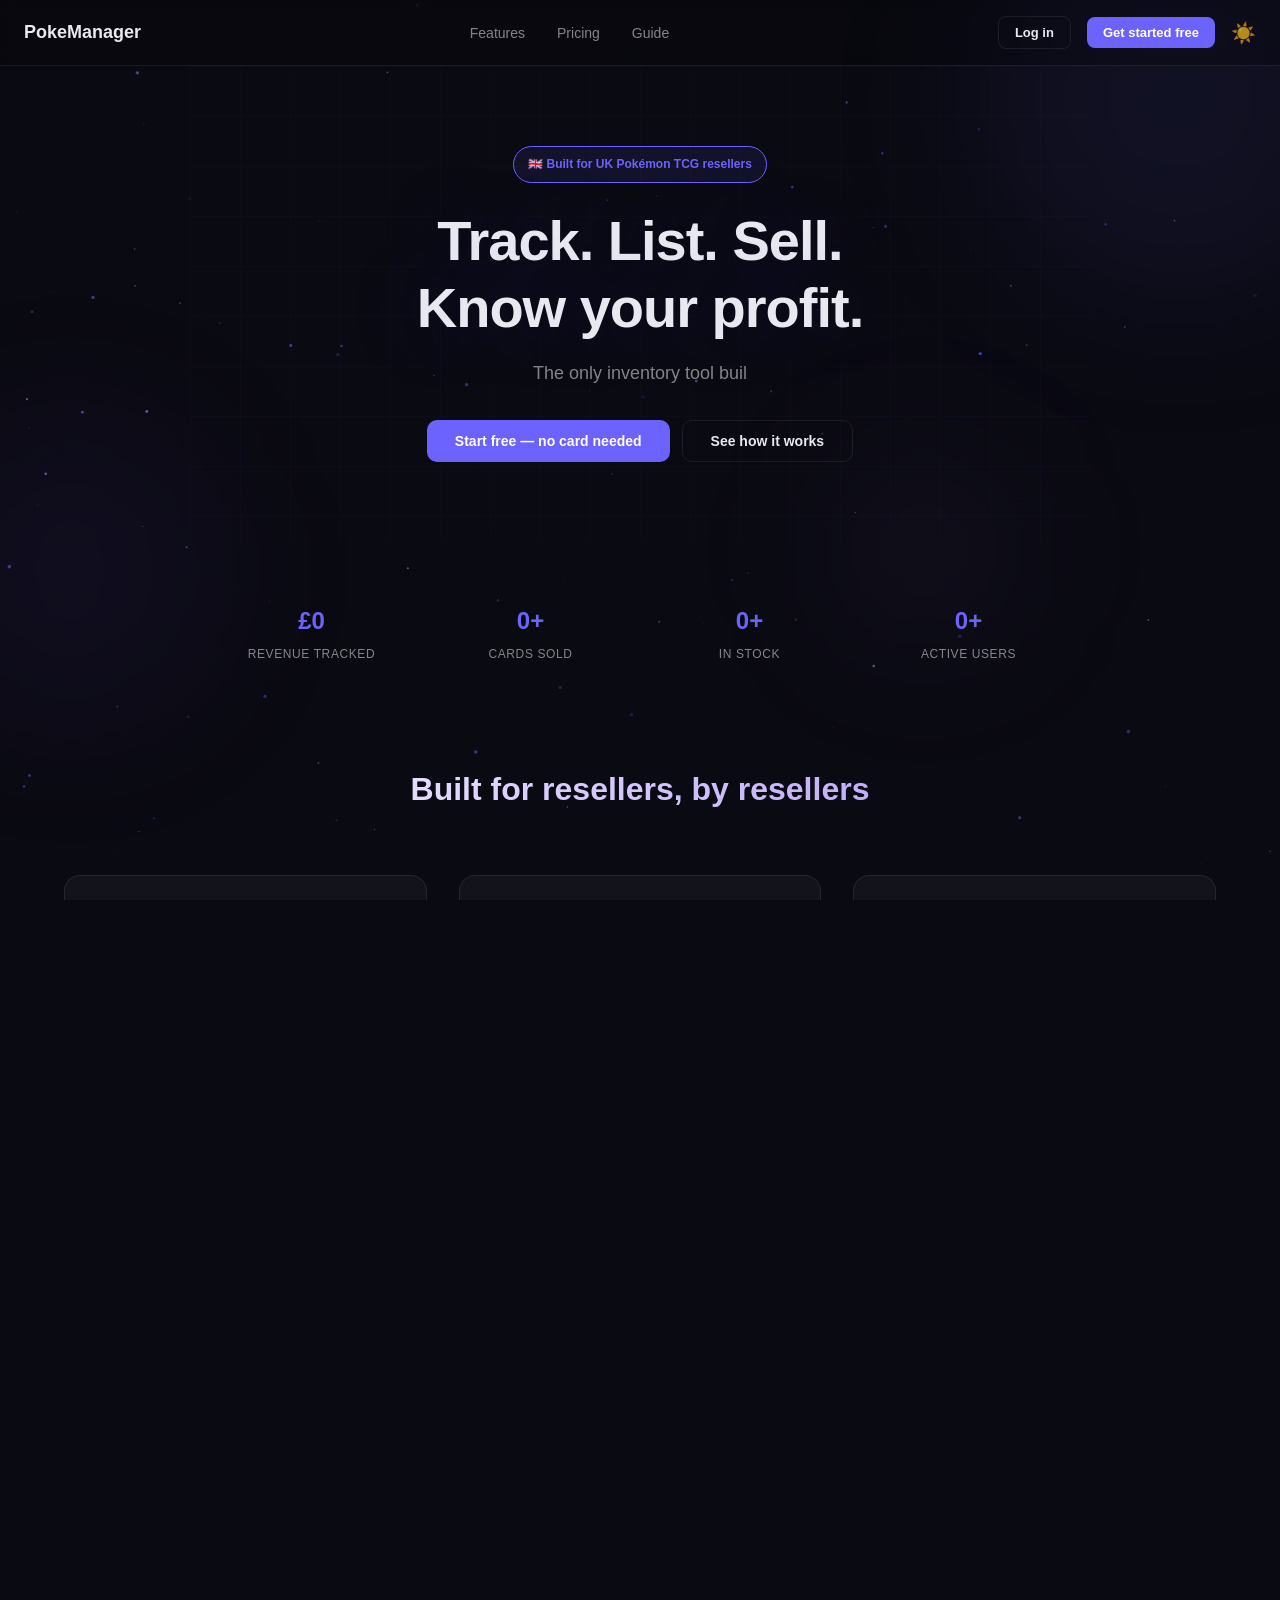
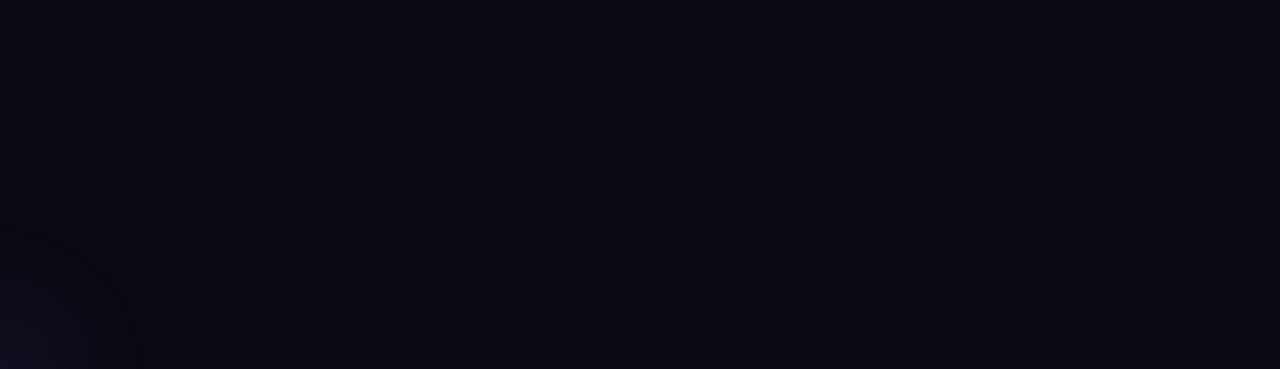
==== commit a95e9ada: "fix: no horizontal scroll, cursor glow, grid bg, typewriter, shimmer, staggered cards" ====
--- a/web/templates/landing.html
+++ b/web/templates/landing.html
@@ -28,7 +28,11 @@
       --lp-border: rgba(0,0,0,0.08);
     }
 
-    html, body { height: 100%; }
+    html, body {
+      height: 100%;
+      overflow-x: hidden;
+      max-width: 100vw;
+    }
     body {
       font-family: 'Inter', -apple-system, BlinkMacSystemFont, sans-serif;
       background: var(--lp-bg);
@@ -60,6 +64,19 @@
     @keyframes btnGlow {
       0%, 100% { box-shadow: 0 0 20px rgba(108,99,255,0.3); }
       50% { box-shadow: 0 0 40px rgba(108,99,255,0.6), 0 0 80px rgba(108,99,255,0.2); }
+    }
+
+    /* Cursor glow */
+    .cursor-glow {
+      position: fixed;
+      width: 300px;
+      height: 300px;
+      border-radius: 50%;
+      background: radial-gradient(circle, rgba(108,99,255,0.06) 0%, transparent 70%);
+      pointer-events: none;
+      z-index: 1;
+      transform: translate(-50%, -50%);
+      transition: left 0.1s ease, top 0.1s ease;
     }
 
     /* Glowing orbs */
@@ -70,6 +87,7 @@
       pointer-events: none;
       z-index: 0;
       animation: orbPulse 8s ease-in-out infinite;
+      overflow: hidden;
     }
     .orb1 {
       width: 400px;
@@ -101,9 +119,11 @@
       position: fixed;
       top: 0;
       left: 0;
+      width: 100%;
+      height: 100%;
       pointer-events: none;
-      z-index: 1;
-      opacity: 0.5;
+      z-index: 0;
+      overflow: hidden;
     }
 
     /* Nav */
@@ -215,6 +235,18 @@
       z-index: 2;
     }
 
+    .hero::before {
+      content: '';
+      position: absolute;
+      inset: 0;
+      background-image:
+        linear-gradient(rgba(108,99,255,0.03) 1px, transparent 1px),
+        linear-gradient(90deg, rgba(108,99,255,0.03) 1px, transparent 1px);
+      background-size: 50px 50px;
+      pointer-events: none;
+      z-index: 0;
+    }
+
     .hero-content {
       position: relative;
       z-index: 1;
@@ -230,6 +262,12 @@
       font-size: 12px;
       font-weight: 600;
       margin-bottom: 24px;
+      animation: badgePulse 3s ease-in-out infinite;
+    }
+
+    @keyframes badgePulse {
+      0%, 100% { box-shadow: 0 0 0 0 rgba(108,99,255,0.3); }
+      50% { box-shadow: 0 0 0 8px rgba(108,99,255,0); }
     }
 
     h1 {
@@ -545,6 +583,28 @@
       border-color: var(--accent);
       box-shadow: 0 0 40px rgba(108, 99, 255, 0.2), 0 0 80px rgba(108, 99, 255, 0.1);
       transform: scale(1.03);
+      overflow: hidden;
+    }
+
+    .pricing-card.featured::after {
+      content: '';
+      position: absolute;
+      top: -50%;
+      left: -50%;
+      width: 200%;
+      height: 200%;
+      background: linear-gradient(
+        45deg,
+        transparent 30%,
+        rgba(108,99,255,0.05) 50%,
+        transparent 70%
+      );
+      animation: shimmerCard 4s ease infinite;
+    }
+
+    @keyframes shimmerCard {
+      0% { transform: translateX(-100%) translateY(-100%) rotate(45deg); }
+      100% { transform: translateX(100%) translateY(100%) rotate(45deg); }
     }
 
     .pricing-card.featured.visible {
@@ -1161,6 +1221,10 @@
 
         for (let i = stars.length - 1; i >= 0; i--) {
           const s = stars[i];
+          if (s.x > canvas.width || s.y > canvas.height) {
+            stars.splice(i, 1);
+            continue;
+          }
           ctx.beginPath();
           ctx.strokeStyle = `rgba(167,139,250,${s.opacity})`;
           ctx.lineWidth = 1.5;
@@ -1180,15 +1244,14 @@
 
     // Animate counter
     function animateCounter(el, target, prefix='', suffix='') {
-      if (!target || target === 0) { el.textContent = prefix + '0' + suffix; return; }
+      if (!target) { el.textContent = prefix + '0' + suffix; return; }
       const duration = 2000;
       const start = Date.now();
       function update() {
         const elapsed = Date.now() - start;
         const progress = Math.min(elapsed / duration, 1);
-        const eased = 1 - Math.pow(1 - progress, 3);
-        const current = Math.floor(eased * target);
-        el.textContent = prefix + current.toLocaleString() + suffix;
+        const eased = 1 - Math.pow(1 - progress, 4);
+        el.textContent = prefix + Math.floor(eased * target).toLocaleString() + suffix;
         if (progress < 1) requestAnimationFrame(update);
       }
       requestAnimationFrame(update);
@@ -1327,10 +1390,47 @@
       } catch(e) {}
     }
 
+    // Typewriter effect
+    function typeWriter(el, text, speed=30) {
+      el.textContent = '';
+      let i = 0;
+      function type() {
+        if (i < text.length) {
+          el.textContent += text[i++];
+          setTimeout(type, speed);
+        }
+      }
+      setTimeout(type, 800);
+    }
+
+    // Cursor glow
+    function initCursorGlow() {
+      const cursorGlow = document.createElement('div');
+      cursorGlow.className = 'cursor-glow';
+      document.body.appendChild(cursorGlow);
+      window.addEventListener('mousemove', e => {
+        cursorGlow.style.left = e.clientX + 'px';
+        cursorGlow.style.top = e.clientY + 'px';
+      });
+    }
+
     // Init
     initTheme();
     initBackground();
+    initCursorGlow();
     loadStats();
+
+    const subEl = document.querySelector('.hero-sub');
+    if (subEl) {
+      const txt = subEl.textContent;
+      typeWriter(subEl, txt);
+    }
+
+    const cards = document.querySelectorAll('.feature-card');
+    cards.forEach((card, i) => {
+      card.style.transitionDelay = (i * 0.1) + 's';
+    });
+
     document.getElementById('login-form').addEventListener('submit', handleLogin);
     document.getElementById('register-form').addEventListener('submit', handleRegister);
     document.getElementById('auth-modal').addEventListener('click', e => {
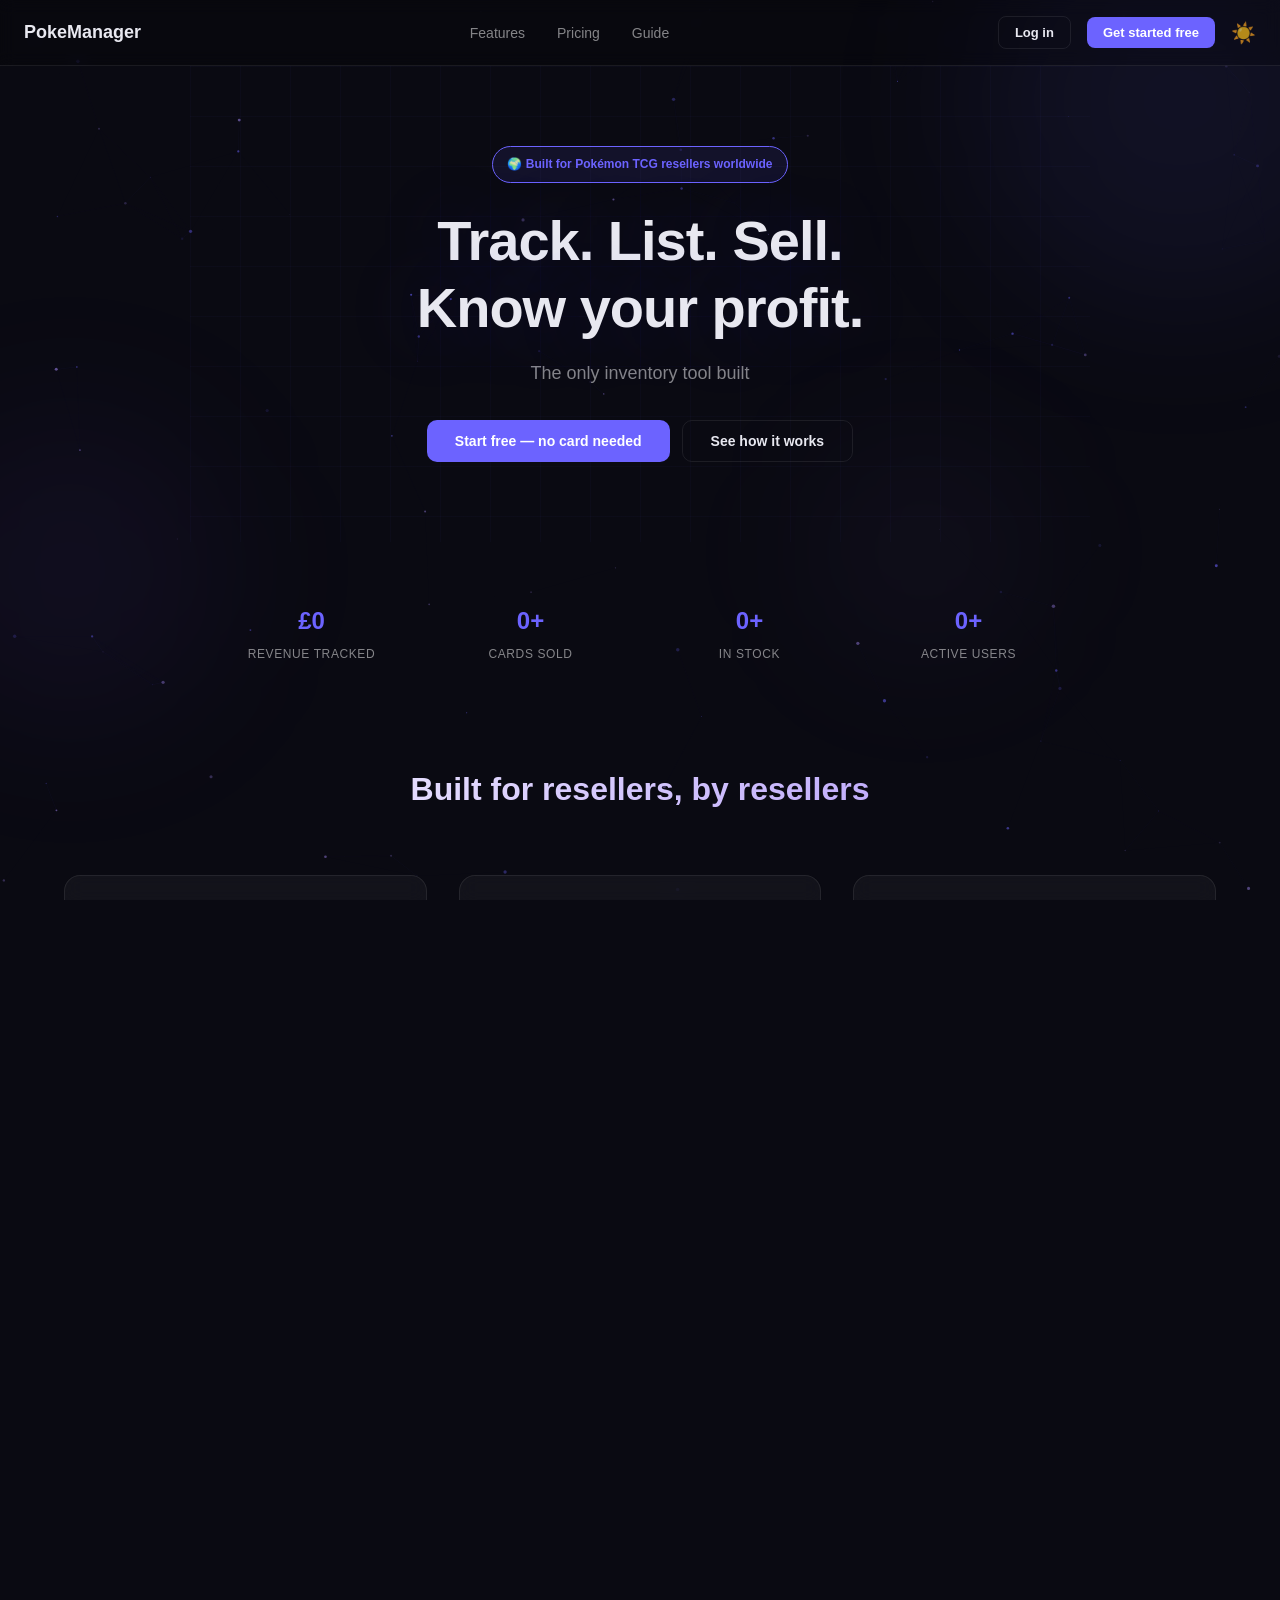
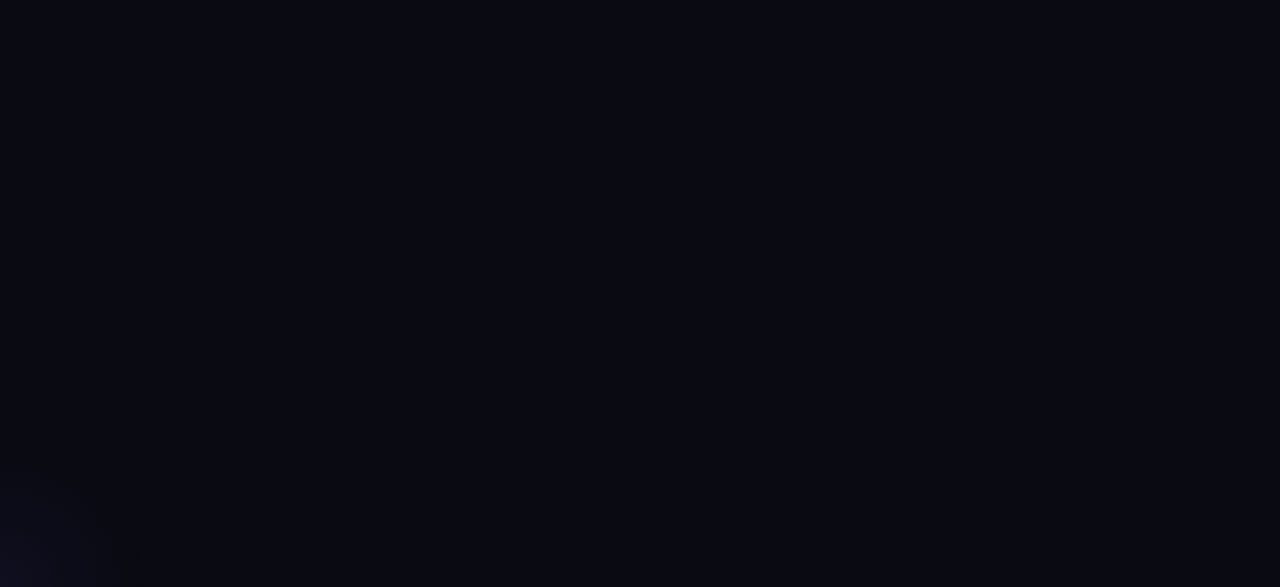
==== commit d6d95641: "fix: public stats no-auth route, redesigned comparison section" ====
--- a/web/templates/landing.html
+++ b/web/templates/landing.html
@@ -474,40 +474,56 @@
     }
 
     /* VS Section */
-    .vs-section {
-      max-width: 1200px;
+    .vs {
+      max-width: 900px;
       margin: 120px auto;
-      padding: 60px 24px;
-      background: var(--lp-surface);
-      border: 1px solid var(--lp-border);
-      border-radius: 20px;
+      padding: 0 24px;
+      text-align: center;
       position: relative;
       z-index: 2;
     }
 
-    .vs-title {
-      text-align: center;
-      font-size: 32px;
-      font-weight: 800;
-      margin-bottom: 60px;
+    .section-label {
+      display: inline-block;
+      background: rgba(108,99,255,0.1);
+      border: 1px solid rgba(108,99,255,0.3);
+      color: var(--accent);
+      padding: 6px 14px;
+      border-radius: 20px;
+      font-size: 12px;
+      font-weight: 600;
+      text-transform: uppercase;
+      letter-spacing: 0.05em;
+      margin-bottom: 16px;
+    }
+
+    .gradient-text {
       background: linear-gradient(135deg, #fff 0%, #a78bfa 100%);
       -webkit-background-clip: text;
       -webkit-text-fill-color: transparent;
     }
 
-    [data-theme="light"] .vs-title {
+    [data-theme="light"] .gradient-text {
       background: linear-gradient(135deg, #1a1d2e 0%, #6c63ff 100%);
       -webkit-background-clip: text;
       -webkit-text-fill-color: transparent;
     }
 
+    .section-sub {
+      font-size: 16px;
+      color: var(--lp-muted);
+      margin-bottom: 48px;
+    }
+
     .vs-grid {
       display: grid;
       grid-template-columns: 1fr 1fr;
-      gap: 60px;
+      gap: 20px;
     }
 
     .vs-col {
+      border-radius: 16px;
+      overflow: hidden;
       opacity: 0;
       transform: translateY(30px);
       transition: opacity 0.6s ease, transform 0.6s ease;
@@ -518,32 +534,104 @@
       transform: translateY(0);
     }
 
-    .vs-col h3 {
-      font-size: 18px;
+    .vs-us {
+      background: linear-gradient(135deg, rgba(108,99,255,0.12), rgba(108,99,255,0.06));
+      border: 1px solid rgba(108,99,255,0.4);
+      box-shadow: 0 0 40px rgba(108,99,255,0.1);
+    }
+
+    .vs-them {
+      background: rgba(255,255,255,0.02);
+      border: 1px solid rgba(255,255,255,0.08);
+    }
+
+    .vs-col-header {
+      display: flex;
+      align-items: center;
+      gap: 10px;
+      padding: 20px 24px;
+      font-size: 16px;
       font-weight: 700;
-      margin-bottom: 32px;
-      padding-bottom: 16px;
-      border-bottom: 1px solid var(--lp-border);
-    }
-
-    .vs-col h3.us { color: var(--accent); }
-
-    .vs-list {
-      display: flex;
-      flex-direction: column;
-      gap: 16px;
+      border-bottom: 1px solid rgba(108,99,255,0.2);
+      background: rgba(108,99,255,0.08);
+    }
+
+    .vs-them-header {
+      border-bottom: 1px solid rgba(255,255,255,0.06);
+      background: rgba(255,255,255,0.02);
+    }
+
+    .vs-badge {
+      margin-left: auto;
+      background: rgba(16,185,129,0.2);
+      color: #10b981;
+      border: 1px solid rgba(16,185,129,0.3);
+      padding: 2px 10px;
+      border-radius: 20px;
+      font-size: 11px;
+      font-weight: 600;
+    }
+
+    .vs-items {
+      padding: 8px 0;
     }
 
     .vs-item {
       display: flex;
-      align-items: center;
-      gap: 12px;
+      align-items: flex-start;
+      gap: 14px;
+      padding: 14px 24px;
+      border-bottom: 1px solid rgba(255,255,255,0.04);
+      transition: background 0.2s;
+    }
+
+    .vs-item:hover {
+      background: rgba(255,255,255,0.02);
+    }
+
+    .vs-item:last-child {
+      border-bottom: none;
+    }
+
+    .vs-item strong {
       font-size: 14px;
+      display: block;
+      margin-bottom: 2px;
+    }
+
+    .vs-item p {
+      font-size: 12px;
+      color: rgba(255,255,255,0.4);
+      margin: 0;
     }
 
     .vs-icon {
-      font-size: 18px;
+      color: #10b981;
+      font-size: 16px;
+      font-weight: 700;
       flex-shrink: 0;
+      margin-top: 2px;
+    }
+
+    .vs-icon-no {
+      color: rgba(255,255,255,0.2);
+      font-size: 16px;
+      flex-shrink: 0;
+      margin-top: 2px;
+    }
+
+    .vs-no strong {
+      color: rgba(255,255,255,0.4);
+    }
+
+    .vs-no p {
+      color: rgba(255,255,255,0.2);
+    }
+
+    @media (max-width: 768px) {
+      .vs-grid {
+        grid-template-columns: 1fr;
+      }
     }
 
     /* Pricing */
@@ -881,9 +969,9 @@
   <!-- Hero -->
   <section class="hero">
     <div class="hero-content">
-      <div class="badge">🇬🇧 Built for UK Pokémon TCG resellers</div>
+      <div class="badge">🌍 Built for Pokémon TCG resellers worldwide</div>
       <h1>Track. List. Sell.<br>Know your profit.</h1>
-      <p class="hero-sub">The only inventory tool built specifically for Pokémon card resellers in the UK — with real eBay integration, camera scanning, and Discord alerts.</p>
+      <p class="hero-sub">The only inventory tool built specifically for Pokémon card resellers everywhere — with real eBay integration, camera scanning, and Discord alerts.</p>
       <div class="hero-actions">
         <button class="btn btn-primary" onclick="openAuthModal('signup')">Start free — no card needed</button>
         <button class="btn btn-outline" onclick="document.getElementById('features').scrollIntoView({behavior:'smooth'})">See how it works</button>
@@ -918,7 +1006,7 @@
       <div class="feature-card">
         <div class="feature-icon">🏷️</div>
         <h3>Real eBay integration</h3>
-        <p>List cards directly, auto-detect sales every 30 minutes, get notified of offers with full ROI analysis.</p>
+        <p>Works with eBay UK, US, DE, AU and more. Auto-detect sales every 30 minutes, get notified of offers with full ROI analysis.</p>
       </div>
       <div class="feature-card">
         <div class="feature-icon">📷</div>
@@ -942,36 +1030,103 @@
       </div>
       <div class="feature-card">
         <div class="feature-icon">🧾</div>
-        <h3>HMRC / Xero / QuickBooks</h3>
-        <p>Export your sales data for UK tax self-assessment or your accounting software.</p>
+        <h3>Tax & accounting exports</h3>
+        <p>Export for HMRC, Xero, QuickBooks and more. Simplified reporting for tax season, wherever you are.</p>
       </div>
     </div>
   </section>
 
   <!-- VS -->
-  <section class="vs-section" id="vs">
-    <h2 class="vs-title">Why PokeManager?</h2>
+  <section class="vs" id="vs">
+    <div class="section-label">Why us</div>
+    <h2 class="section-title gradient-text">We actually ship what we promise</h2>
+    <p class="section-sub">Some tools say "eBay integration coming soon." Ours works today.</p>
+
     <div class="vs-grid">
-      <div class="vs-col">
-        <h3 class="us">✨ PokeManager</h3>
-        <div class="vs-list">
-          <div class="vs-item"><span class="vs-icon">✓</span> eBay listing & sale detection</div>
-          <div class="vs-item"><span class="vs-icon">✓</span> Camera scan & identify</div>
-          <div class="vs-item"><span class="vs-icon">✓</span> Discord offer alerts with ROI</div>
-          <div class="vs-item"><span class="vs-icon">✓</span> GBP pricing</div>
-          <div class="vs-item"><span class="vs-icon">✓</span> HMRC export</div>
-          <div class="vs-item"><span class="vs-icon">✓</span> AI descriptions (no setup)</div>
+      <!-- PokeManager column -->
+      <div class="vs-col vs-us">
+        <div class="vs-col-header">
+          <img src="/static/logo.png" style="width:28px;height:28px;border-radius:6px" onerror="this.style.display='none'">
+          <span>PokeManager</span>
+          <span class="vs-badge">Live today</span>
+        </div>
+        <div class="vs-items">
+          <div class="vs-item vs-yes">
+            <span class="vs-icon">✓</span>
+            <div>
+              <strong>eBay listing & sale detection</strong>
+              <p>Auto-syncs every 30 minutes</p>
+            </div>
+          </div>
+          <div class="vs-item vs-yes">
+            <span class="vs-icon">✓</span>
+            <div>
+              <strong>Camera scan & identify</strong>
+              <p>AI-powered card recognition</p>
+            </div>
+          </div>
+          <div class="vs-item vs-yes">
+            <span class="vs-icon">✓</span>
+            <div>
+              <strong>Discord offer alerts with ROI</strong>
+              <p>Accept / Counter / Decline recommendations</p>
+            </div>
+          </div>
+          <div class="vs-item vs-yes">
+            <span class="vs-icon">✓</span>
+            <div>
+              <strong>Your local currency</strong>
+              <p>GBP, USD, EUR and more</p>
+            </div>
+          </div>
+          <div class="vs-item vs-yes">
+            <span class="vs-icon">✓</span>
+            <div>
+              <strong>Tax & accounting exports</strong>
+              <p>HMRC, Xero, QuickBooks</p>
+            </div>
+          </div>
+          <div class="vs-item vs-yes">
+            <span class="vs-icon">✓</span>
+            <div>
+              <strong>AI descriptions — no setup</strong>
+              <p>We cover the API cost on Champion</p>
+            </div>
+          </div>
         </div>
       </div>
-      <div class="vs-col">
-        <h3>Generic alternatives</h3>
-        <div class="vs-list">
-          <div class="vs-item"><span class="vs-icon">✗</span> eBay integration (coming soon)</div>
-          <div class="vs-item"><span class="vs-icon">✗</span> No camera scanning</div>
-          <div class="vs-item"><span class="vs-icon">✗</span> No Discord alerts</div>
-          <div class="vs-item"><span class="vs-icon">✗</span> USD only</div>
-          <div class="vs-item"><span class="vs-icon">✗</span> No UK tax export</div>
-          <div class="vs-item"><span class="vs-icon">✗</span> Manual descriptions</div>
+
+      <!-- Others column -->
+      <div class="vs-col vs-them">
+        <div class="vs-col-header vs-them-header">
+          <span style="font-size:20px">🤷</span>
+          <span>Generic alternatives</span>
+        </div>
+        <div class="vs-items">
+          <div class="vs-item vs-no">
+            <span class="vs-icon-no">✗</span>
+            <div><strong>eBay integration</strong><p>Coming soon™</p></div>
+          </div>
+          <div class="vs-item vs-no">
+            <span class="vs-icon-no">✗</span>
+            <div><strong>Camera scanning</strong><p>Not available</p></div>
+          </div>
+          <div class="vs-item vs-no">
+            <span class="vs-icon-no">✗</span>
+            <div><strong>Discord alerts</strong><p>Not available</p></div>
+          </div>
+          <div class="vs-item vs-no">
+            <span class="vs-icon-no">✗</span>
+            <div><strong>Multi-currency</strong><p>USD only</p></div>
+          </div>
+          <div class="vs-item vs-no">
+            <span class="vs-icon-no">✗</span>
+            <div><strong>Tax exports</strong><p>Not available</p></div>
+          </div>
+          <div class="vs-item vs-no">
+            <span class="vs-icon-no">✗</span>
+            <div><strong>AI descriptions</strong><p>Manual only</p></div>
+          </div>
         </div>
       </div>
     </div>
@@ -1006,7 +1161,7 @@
           <div class="pricing-feature yes">✓ eBay listing & sync</div>
           <div class="pricing-feature yes">✓ Discord notifications</div>
           <div class="pricing-feature yes">✓ AI descriptions (your key)</div>
-          <div class="pricing-feature yes">✓ HMRC/Xero export</div>
+          <div class="pricing-feature yes">✓ Tax & accounting exports</div>
           <div class="pricing-feature">✗ AI descriptions included</div>
         </div>
         <button class="btn btn-primary" onclick="openAuthModal('signup')">Start free trial</button>
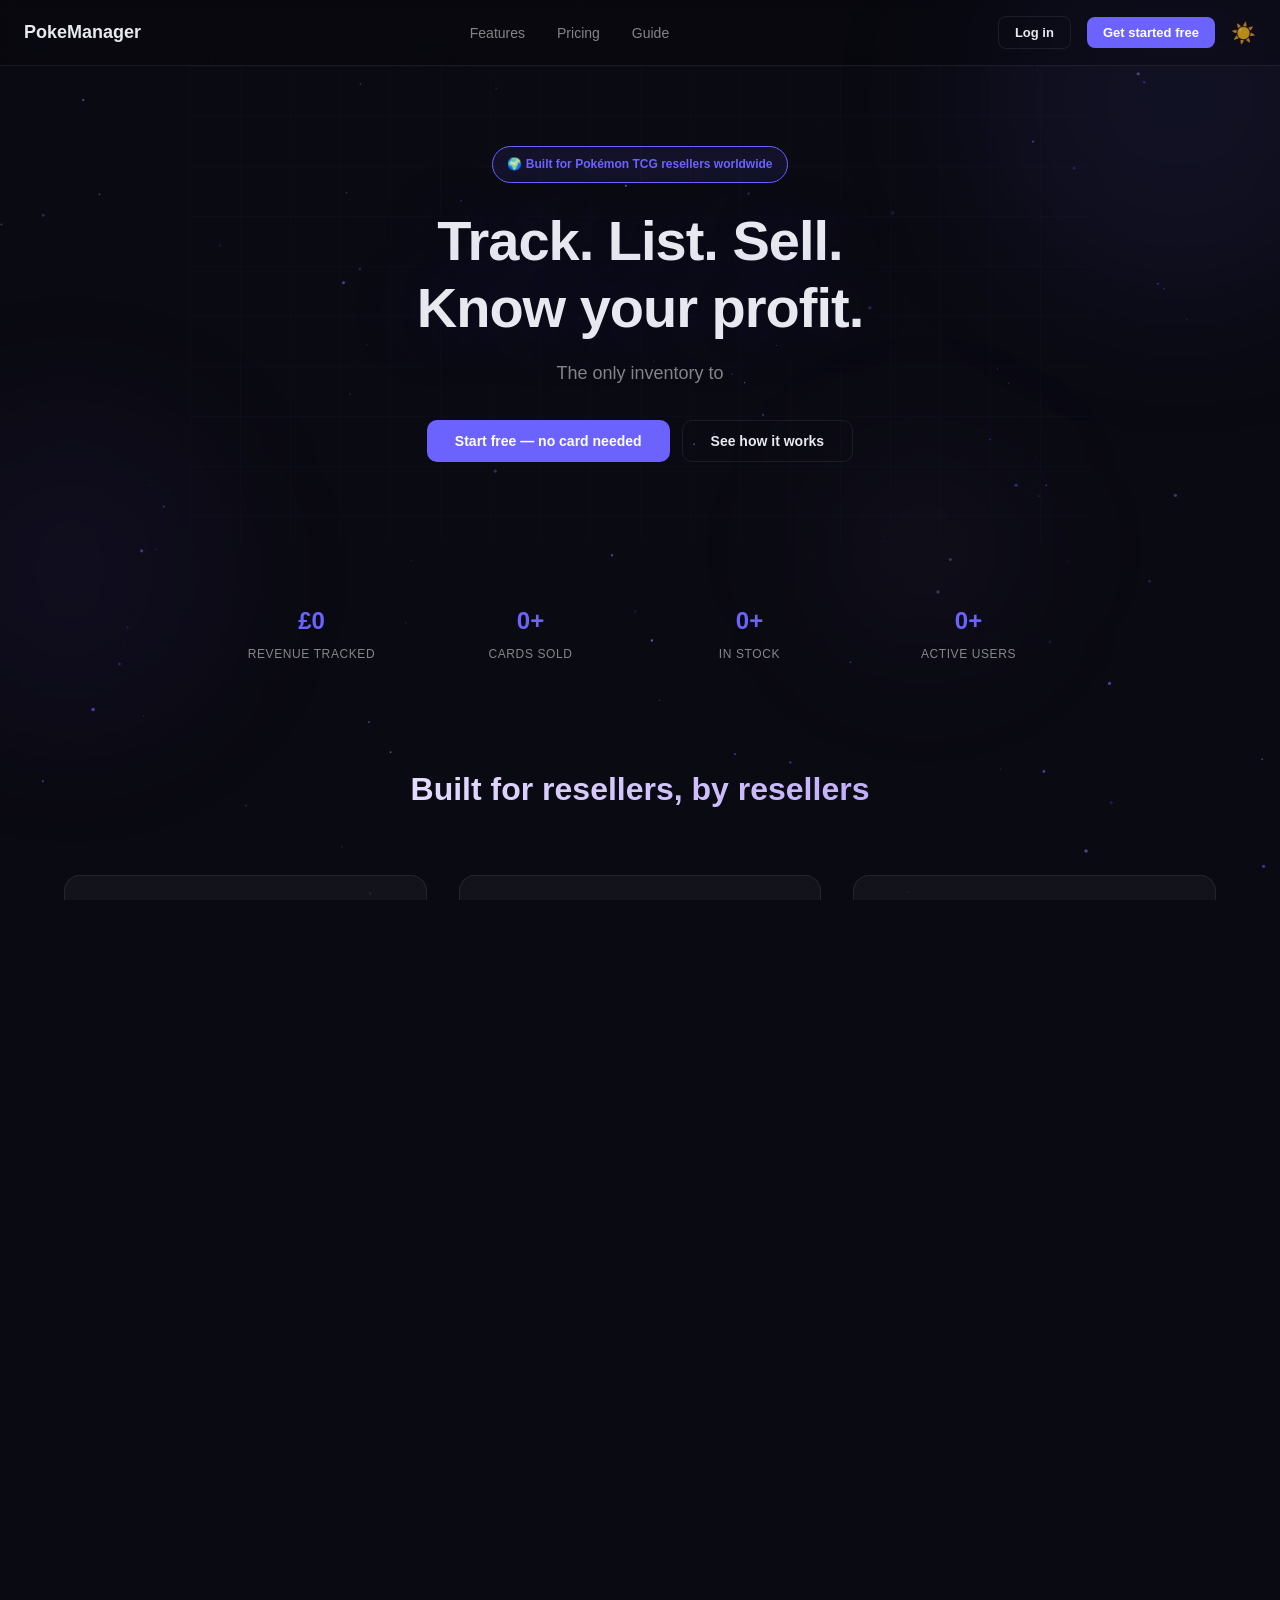
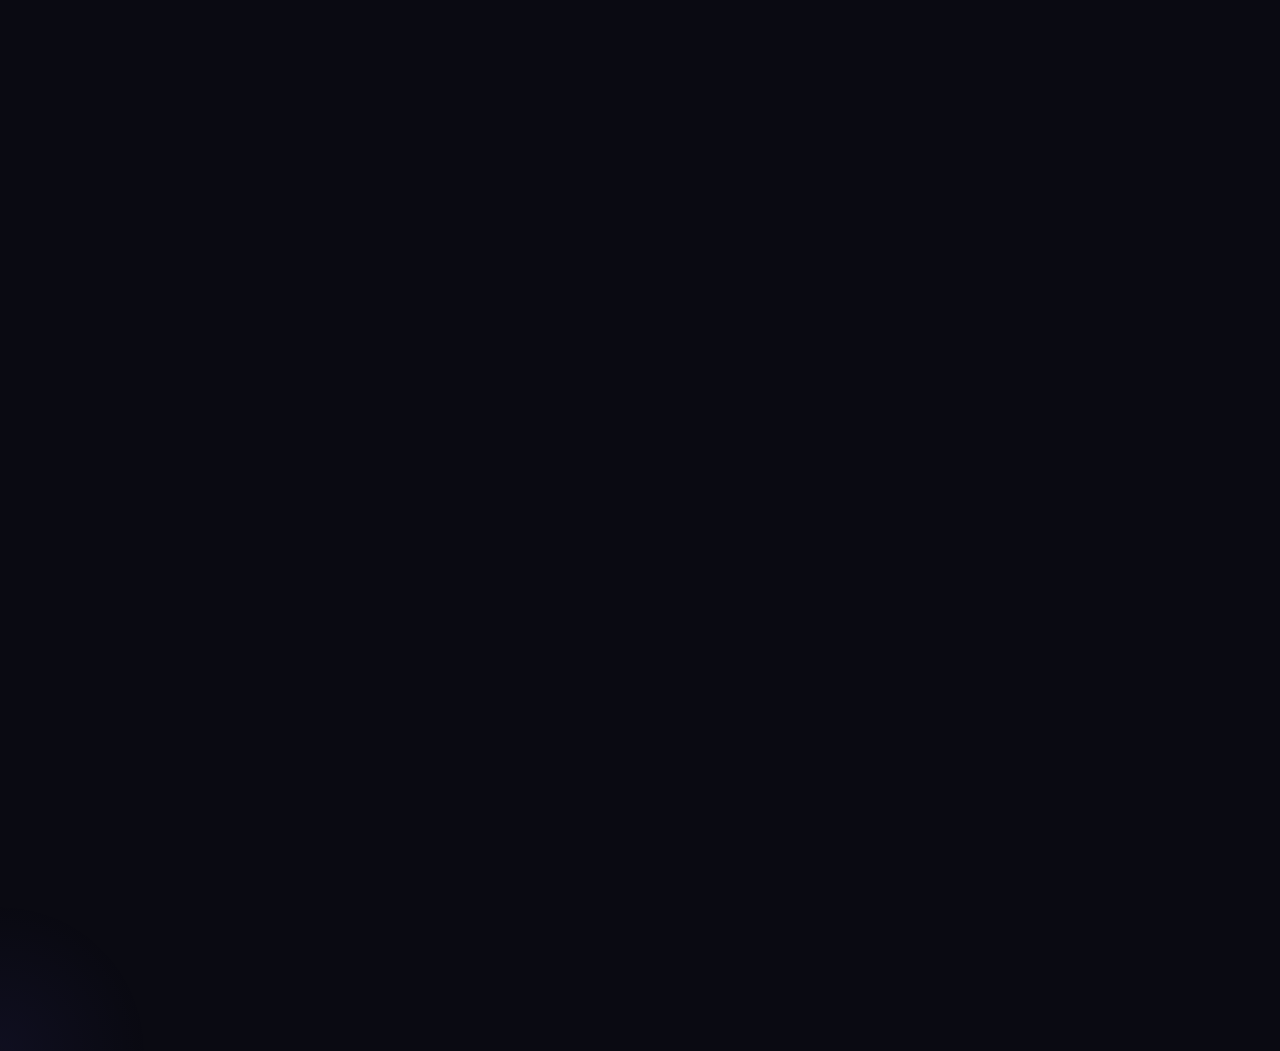
==== commit 38b0e44f: "feat: staff accounts and guide added to landing page" ====
--- a/web/templates/landing.html
+++ b/web/templates/landing.html
@@ -956,7 +956,7 @@
     <ul class="nav-links" id="nav-links">
       <li><a href="#features">Features</a></li>
       <li><a href="#pricing">Pricing</a></li>
-      <li><a href="#guide">Guide</a></li>
+      <li><a href="/guide">Guide</a></li>
     </ul>
     <div class="nav-actions">
       <button class="btn-nav btn-login" onclick="openAuthModal('login')">Log in</button>
@@ -1033,6 +1033,11 @@
         <h3>Tax & accounting exports</h3>
         <p>Export for HMRC, Xero, QuickBooks and more. Simplified reporting for tax season, wherever you are.</p>
       </div>
+      <div class="feature-card">
+        <div class="feature-icon">👥</div>
+        <h3>Multi-user staff accounts</h3>
+        <p>Add team members with custom roles and permissions. Viewers, staff, and managers — each with their own access level and activity log.</p>
+      </div>
     </div>
   </section>
 
@@ -1093,6 +1098,13 @@
               <p>We cover the API cost on Champion</p>
             </div>
           </div>
+          <div class="vs-item vs-yes">
+            <span class="vs-icon">✓</span>
+            <div>
+              <strong>Staff accounts with permissions</strong>
+              <p>Viewers, staff, and managers on Champion</p>
+            </div>
+          </div>
         </div>
       </div>
 
@@ -1126,6 +1138,10 @@
           <div class="vs-item vs-no">
             <span class="vs-icon-no">✗</span>
             <div><strong>AI descriptions</strong><p>Manual only</p></div>
+          </div>
+          <div class="vs-item vs-no">
+            <span class="vs-icon-no">✗</span>
+            <div><strong>Multi-user support</strong><p>No staff accounts</p></div>
           </div>
         </div>
       </div>
@@ -1176,6 +1192,9 @@
           <div class="pricing-feature yes">✓ AI descriptions included</div>
           <div class="pricing-feature yes">✓ Scan & Add/Sell</div>
           <div class="pricing-feature yes">✓ Priority support</div>
+          <div class="pricing-feature yes">✓ Multi-user staff accounts</div>
+          <div class="pricing-feature yes">✓ Role-based permissions</div>
+          <div class="pricing-feature yes">✓ Activity log & audit trail</div>
           <div class="pricing-feature yes">✓ Early access features</div>
           <div class="pricing-feature yes">✓ API access</div>
         </div>
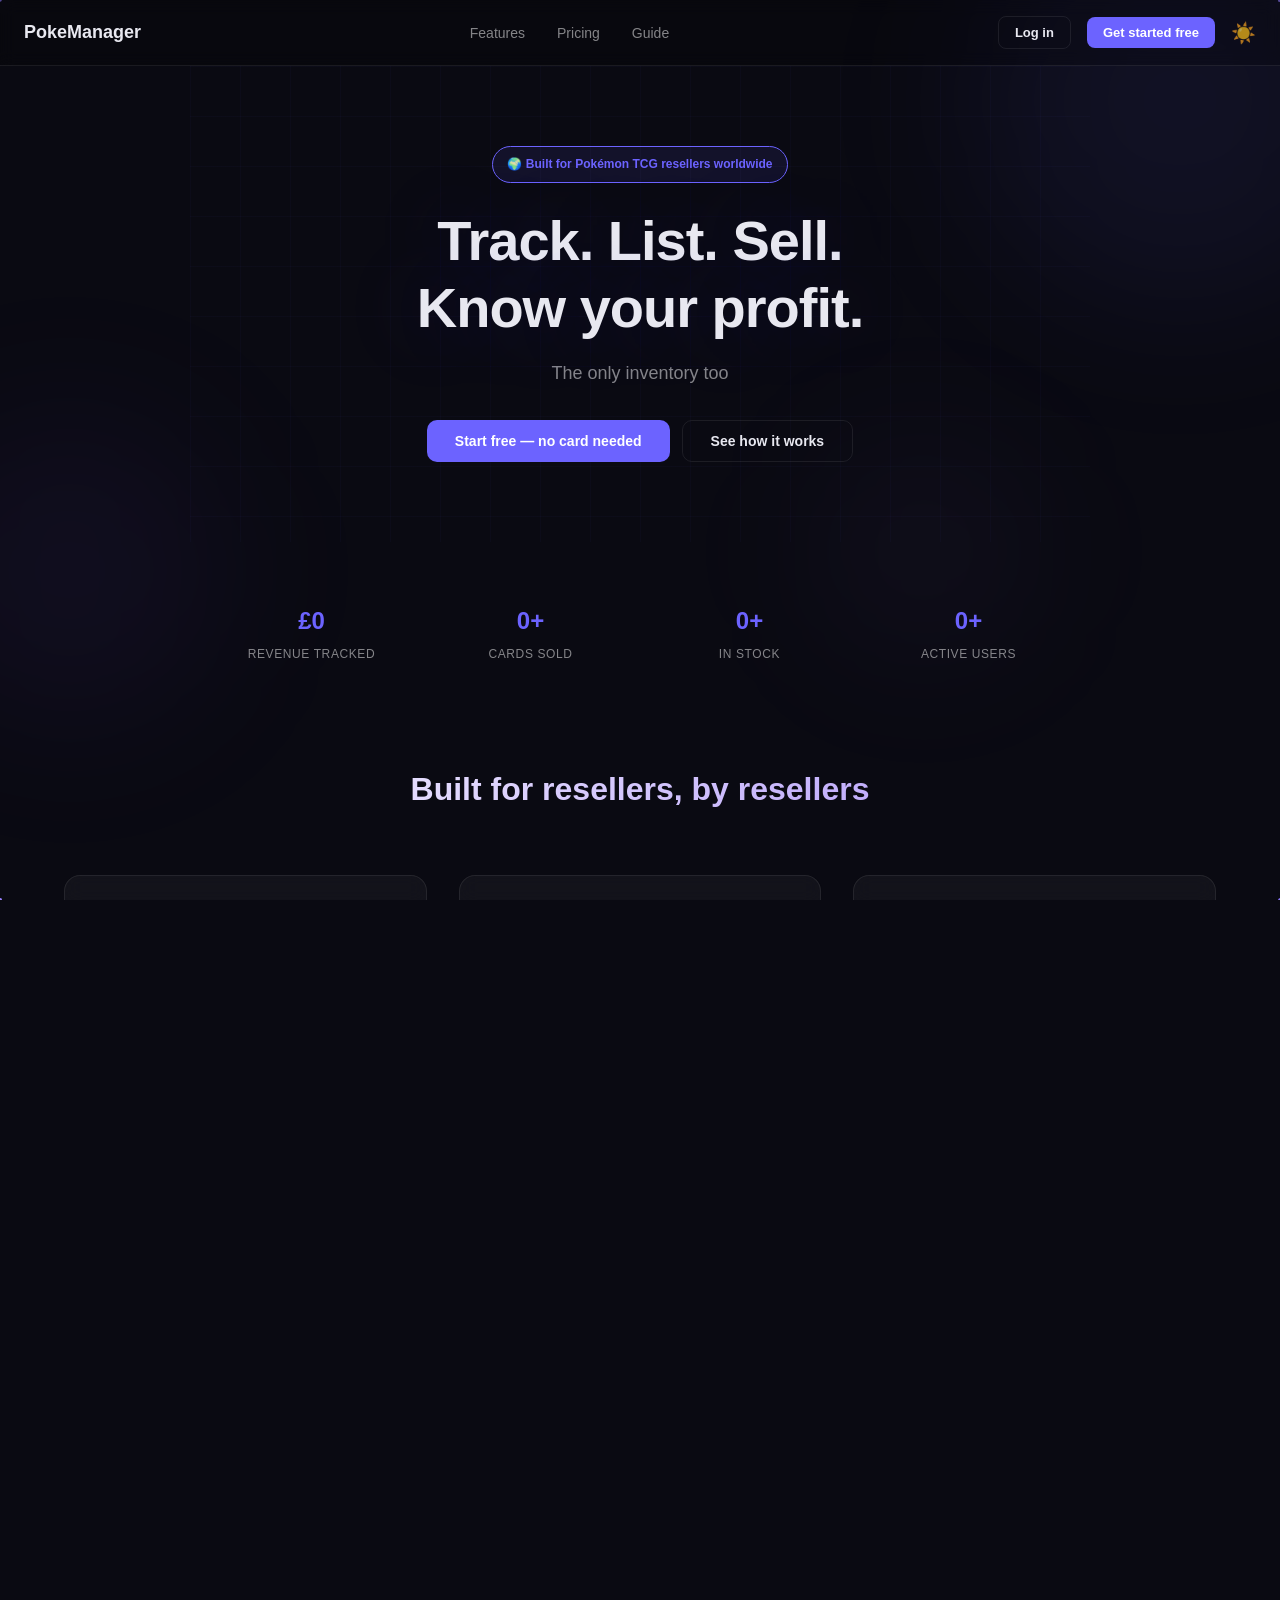
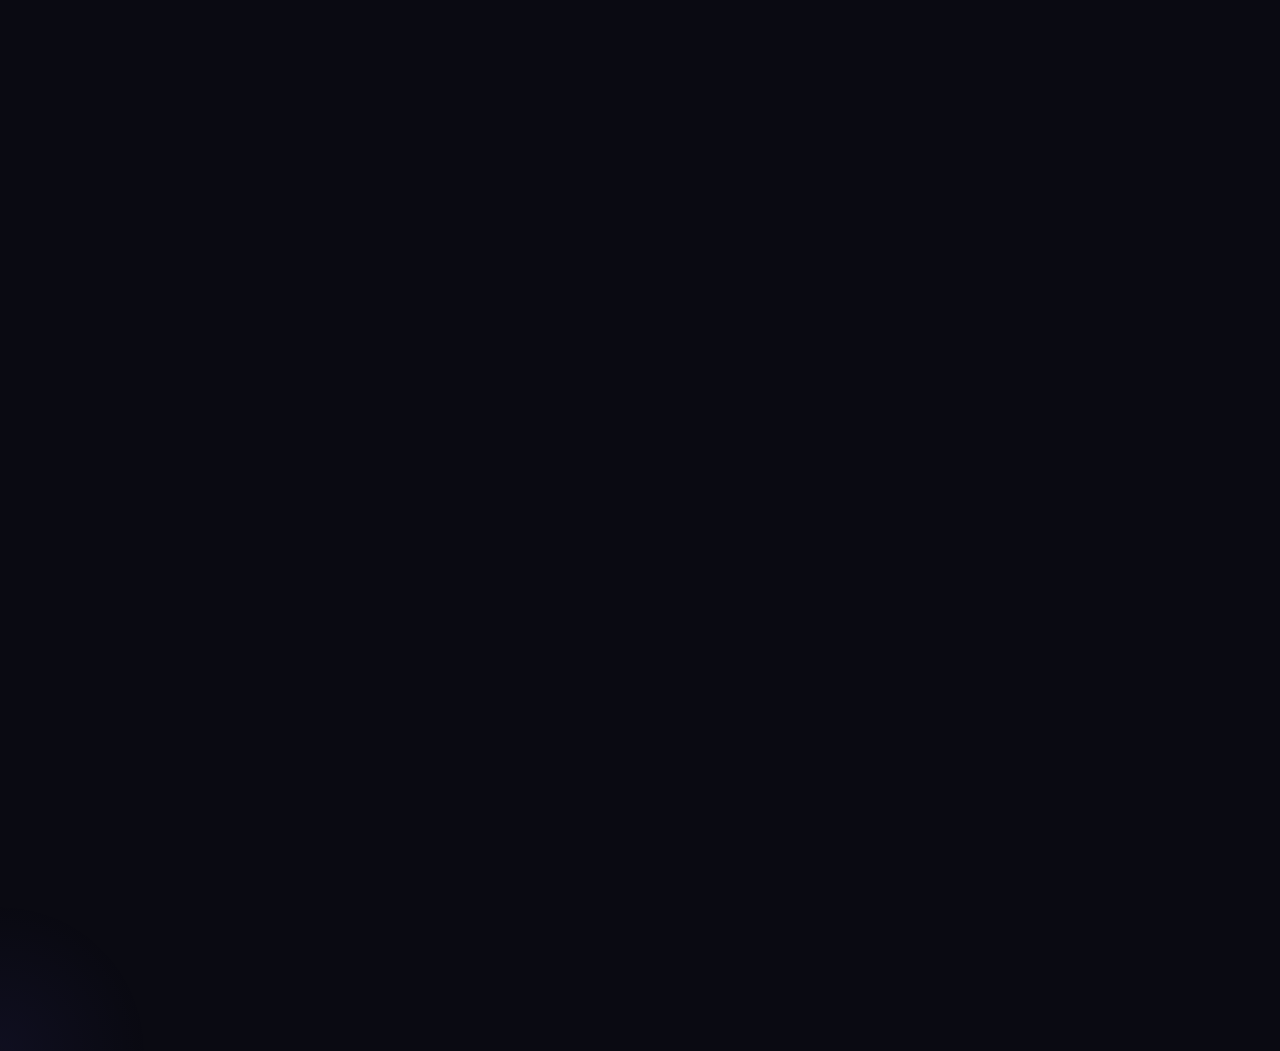
==== commit 3bc347c2: "feat: complete 3x3 feature grid with trade-in and Shopify cards" ====
--- a/web/templates/landing.html
+++ b/web/templates/landing.html
@@ -1038,6 +1038,16 @@
         <h3>Multi-user staff accounts</h3>
         <p>Add team members with custom roles and permissions. Viewers, staff, and managers — each with their own access level and activity log.</p>
       </div>
+      <div class="feature-card">
+        <div class="feature-icon">🔄</div>
+        <h3>Trade-in pricing</h3>
+        <p>Swap cards from your inventory instead of cash. Market value tracked automatically.</p>
+      </div>
+      <div class="feature-card">
+        <div class="feature-icon">🛍️</div>
+        <h3>Shopify sync (coming soon)</h3>
+        <p>Push your inventory to your Shopify store. Keep listings in sync automatically.</p>
+      </div>
     </div>
   </section>
 
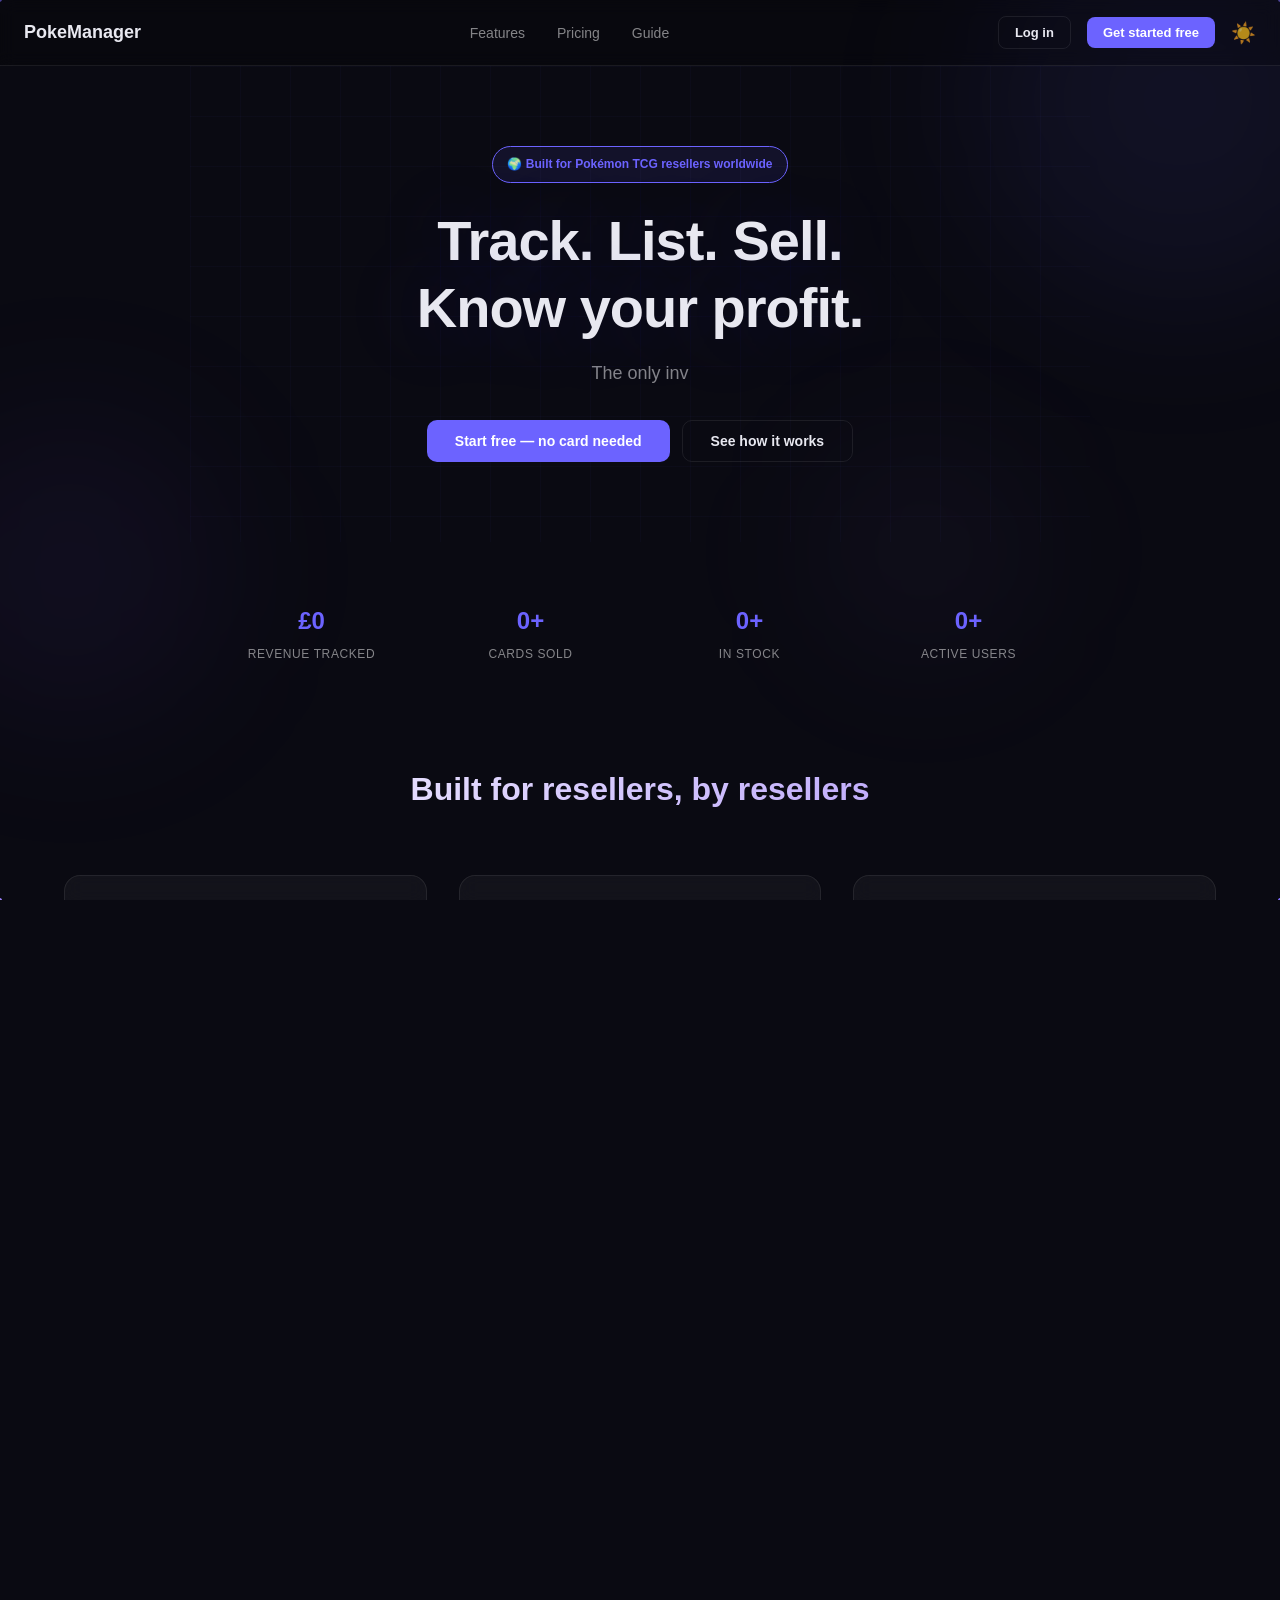
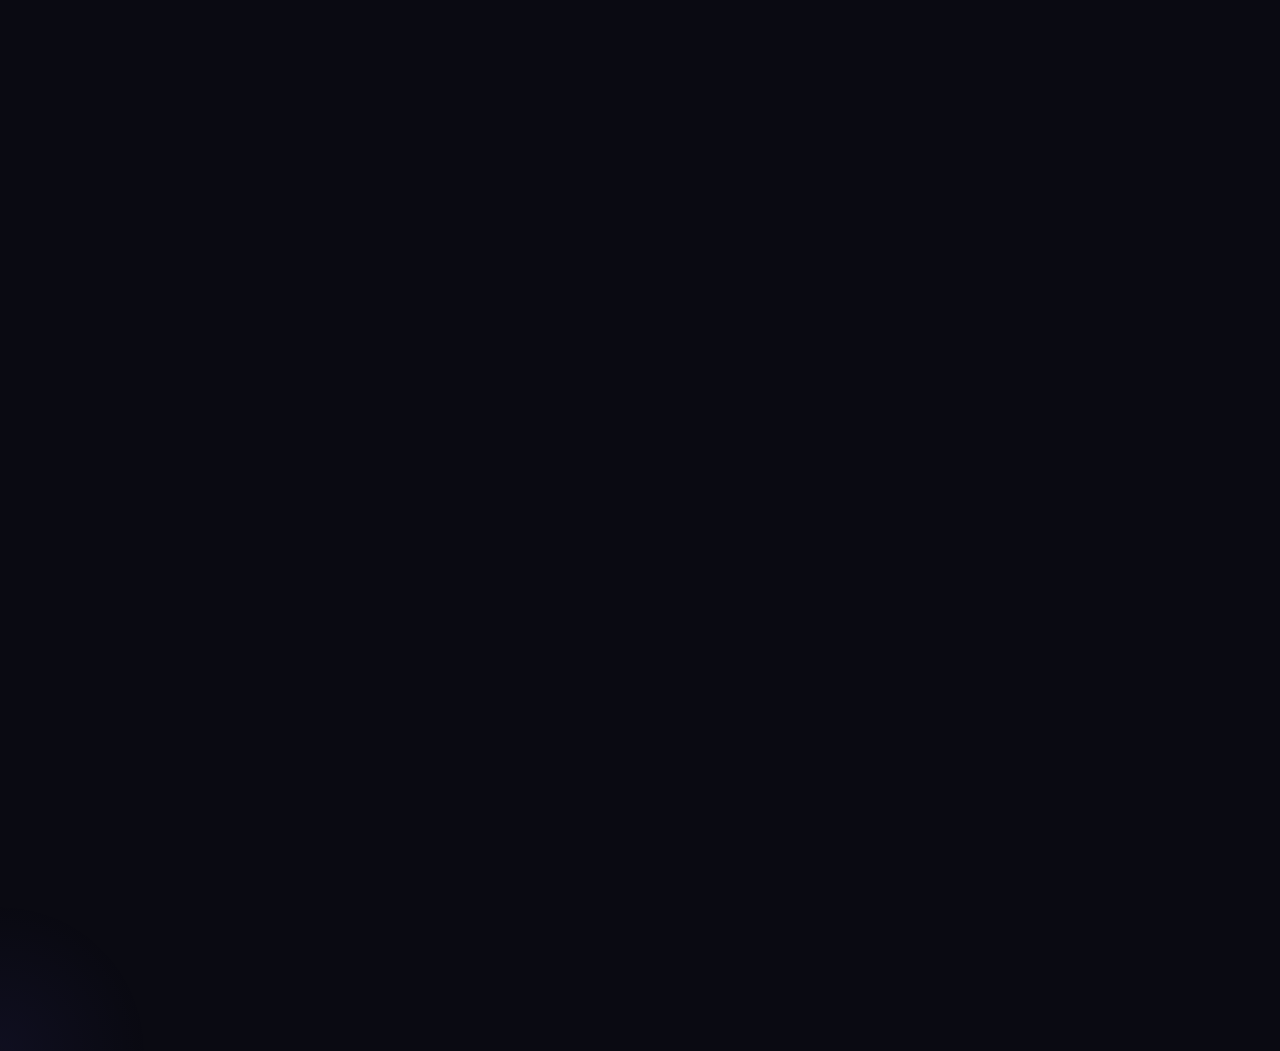
==== commit aabe6c8f: "security: comprehensive security audit and hardening ## Summary Full security audit across 10 critic" ====
--- a/web/templates/landing.html
+++ b/web/templates/landing.html
@@ -1278,7 +1278,13 @@
           </div>
           <div style="margin-bottom:16px">
             <label style="display:block;font-size:13px;color:var(--lp-text);margin-bottom:6px;font-weight:500">Password</label>
-            <input type="password" id="reg-password" placeholder="Min 8 characters" required minlength="8" style="width:100%;padding:10px 12px;background:var(--lp-bg);border:1px solid var(--lp-border);border-radius:8px;color:var(--lp-text);font-size:13px;outline:none" autocomplete="new-password">
+            <input type="password" id="reg-password" placeholder="Min 12 characters, uppercase, lowercase, number" required minlength="12" style="width:100%;padding:10px 12px;background:var(--lp-bg);border:1px solid var(--lp-border);border-radius:8px;color:var(--lp-text);font-size:13px;outline:none" autocomplete="new-password" oninput="updatePasswordStrength()">
+            <div id="password-strength" style="margin-top:8px;display:none">
+              <div style="display:flex;gap:4px;margin-bottom:4px">
+                <div id="strength-bar" style="height:3px;flex:1;background:rgba(255,255,255,0.1);border-radius:2px"></div>
+              </div>
+              <div style="font-size:11px;color:var(--lp-muted)" id="strength-text"></div>
+            </div>
           </div>
           <div style="display:flex;align-items:flex-start;gap:8px;font-size:12px;color:var(--lp-muted);margin-bottom:16px;line-height:1.5" id="waiver-group" style="display:none">
             <input type="checkbox" id="reg-waiver" required style="margin-top:2px;flex-shrink:0">
@@ -1528,10 +1534,54 @@
       }
     }
 
+    function validatePasswordStrength(password) {
+      const checks = {
+        length: password.length >= 12,
+        uppercase: /[A-Z]/.test(password),
+        lowercase: /[a-z]/.test(password),
+        number: /[0-9]/.test(password),
+      };
+      const passed = Object.values(checks).filter(Boolean).length;
+      return { checks, passed, total: 4 };
+    }
+
+    function updatePasswordStrength() {
+      const pwd = document.getElementById('reg-password').value;
+      if (!pwd) {
+        document.getElementById('password-strength').style.display = 'none';
+        return;
+      }
+      const validation = validatePasswordStrength(pwd);
+      const strength = Math.round((validation.passed / validation.total) * 100);
+      const bar = document.getElementById('strength-bar');
+      const text = document.getElementById('strength-text');
+
+      const colors = ['#ef4444', '#f97316', '#eab308', '#10b981'];
+      const labels = ['Weak', 'Fair', 'Good', 'Strong'];
+      const idx = Math.min(Math.floor(strength / 25), 3);
+
+      bar.style.background = colors[idx];
+      bar.style.width = strength + '%';
+      text.textContent = labels[idx] + ` — ${validation.passed}/4 requirements met`;
+      document.getElementById('password-strength').style.display = 'block';
+    }
+
     async function handleRegister(e) {
       e.preventDefault();
       if (!document.getElementById('reg-waiver').checked) {
         document.getElementById('auth-error').textContent = 'Please accept terms';
+        document.getElementById('auth-error').style.display = 'block';
+        return;
+      }
+      const password = document.getElementById('reg-password').value;
+      const validation = validatePasswordStrength(password);
+      if (validation.passed < 4) {
+        const missing = [];
+        if (!validation.checks.length) missing.push('12+ characters');
+        if (!validation.checks.uppercase) missing.push('uppercase letter');
+        if (!validation.checks.lowercase) missing.push('lowercase letter');
+        if (!validation.checks.number) missing.push('number');
+        document.getElementById('auth-error').textContent = 'Password needs: ' + missing.join(', ');
         document.getElementById('auth-error').style.display = 'block';
         return;
       }
